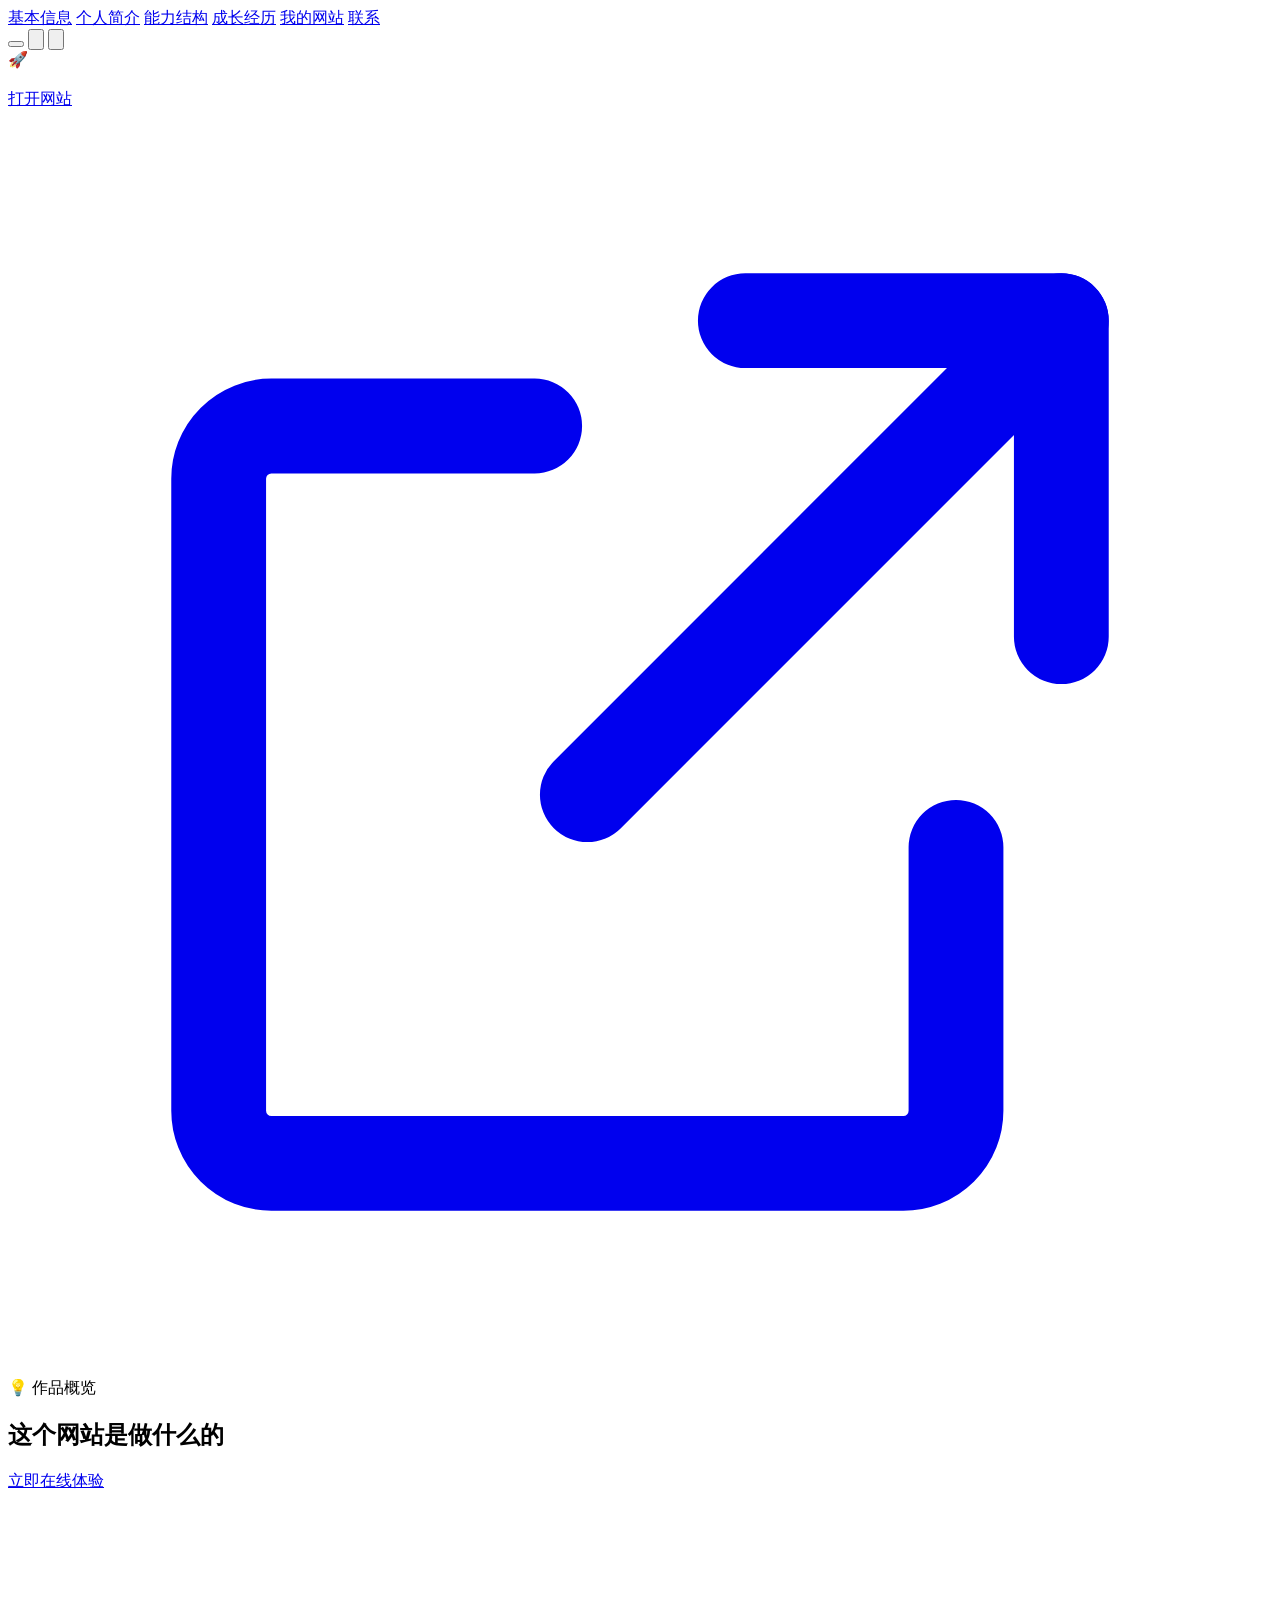
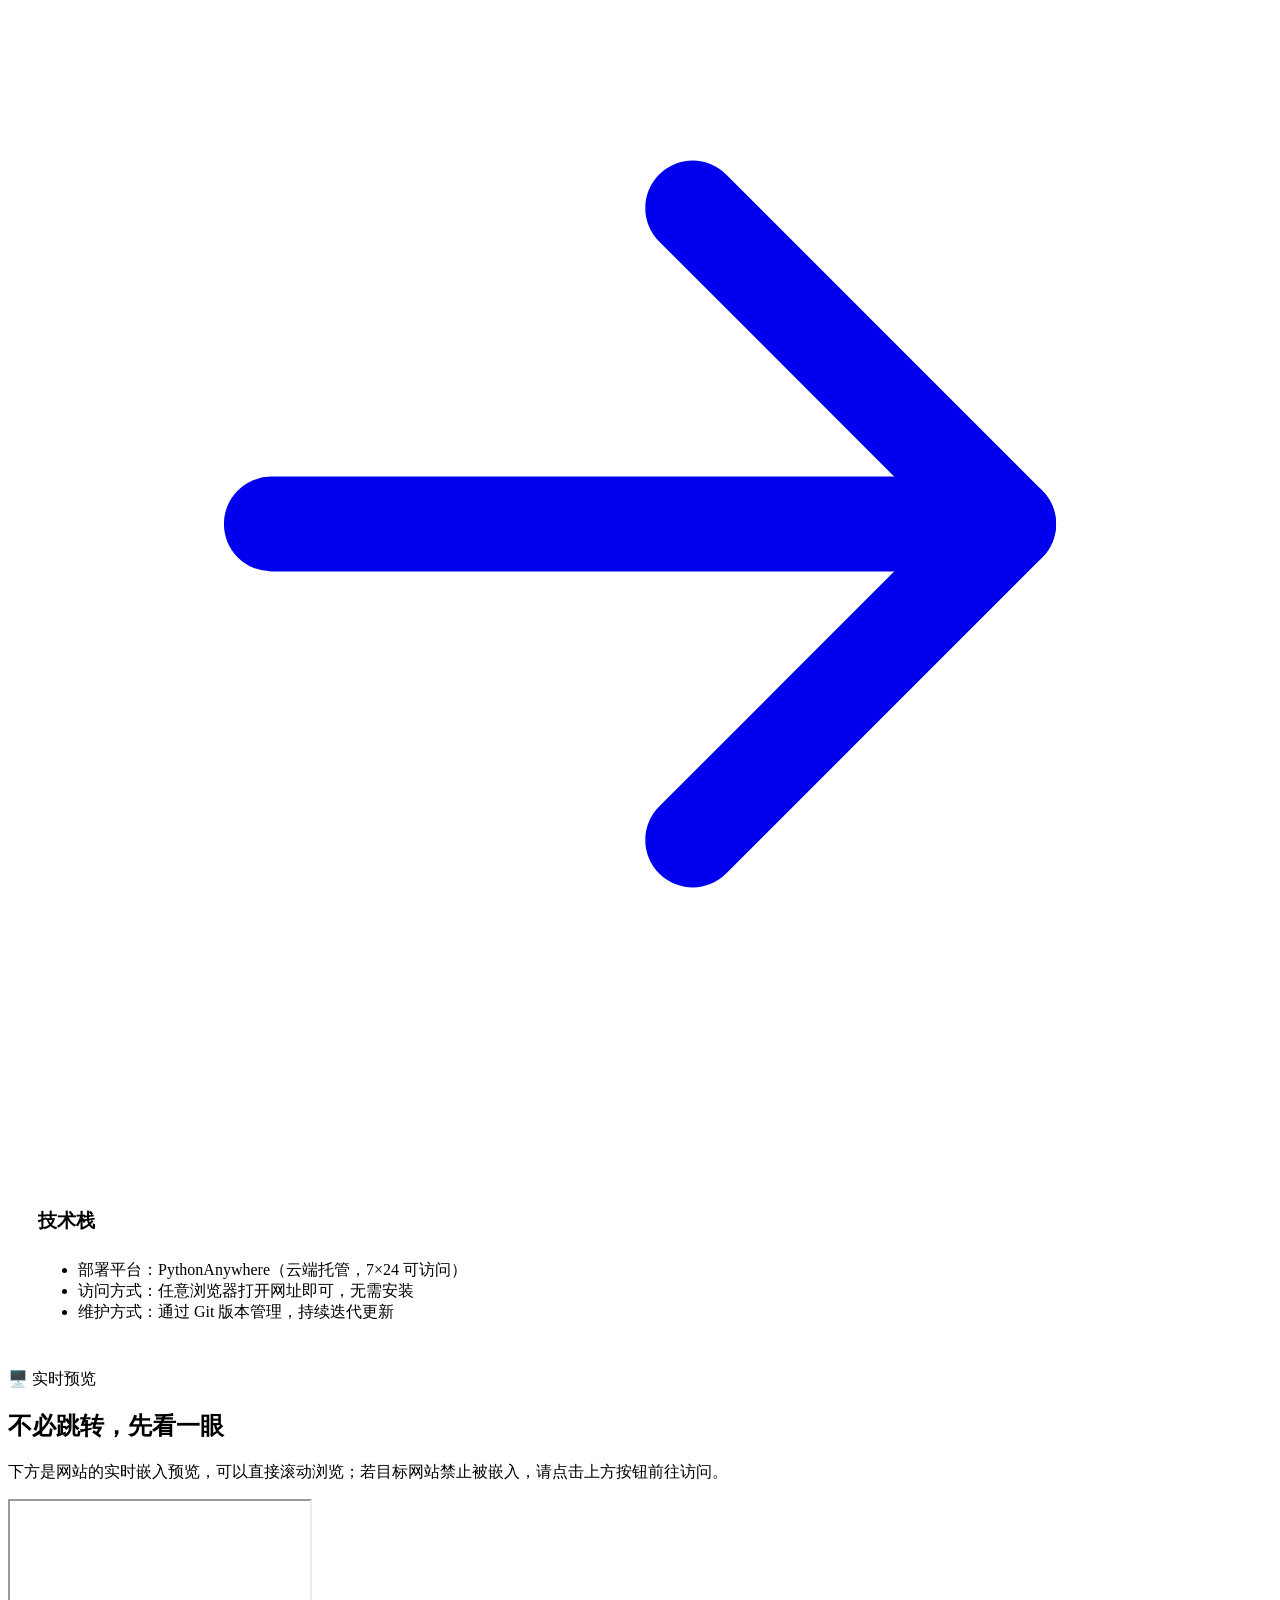
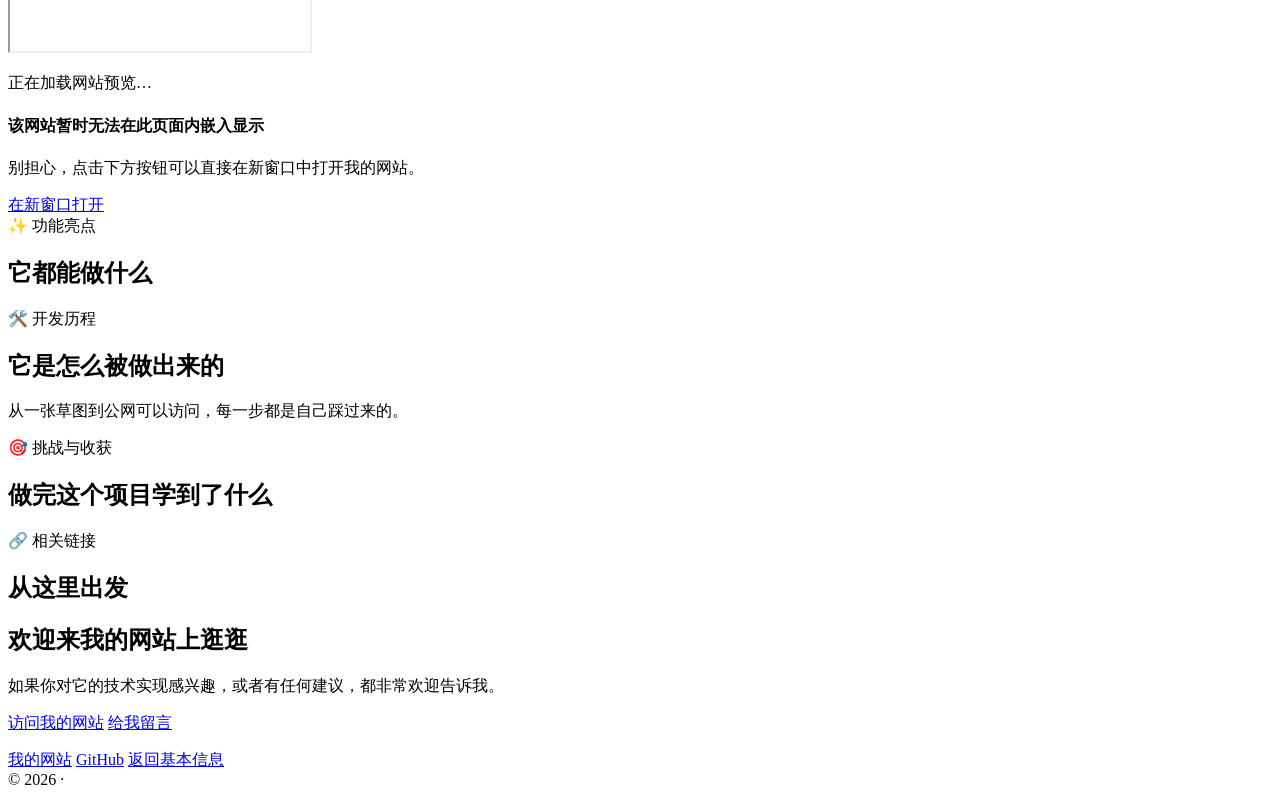
==== website.html @ 6b990254 "deploy website.html" ====
<!DOCTYPE html>
<html lang="zh-CN">
<head>
  <meta charset="UTF-8">
  <meta name="viewport" content="width=device-width, initial-scale=1">
  <title>我的网站 · 个人作品</title>
  <meta name="description" content="个人网站作品介绍：功能、技术栈、开发过程与在线访问">
  <link rel="stylesheet" href="style.css">
</head>
<body data-page="website">
  <div class="bg-decor" aria-hidden="true">
    <span class="blob blob-1"></span>
    <span class="blob blob-2"></span>
    <span class="blob blob-3"></span>
  </div>

  <!-- ============ 顶部导航 ============ -->
  <header class="header">
    <div class="container">
      <a class="brand" href="index.html">
        <span class="brand-mark" data-key="profile.initials"></span>
        <span>
          <span data-key="profile.name"></span>
          <small data-key="profile.title"></small>
        </span>
      </a>

      <nav class="nav-menu" id="navMenu">
        <a data-nav="home" href="index.html#profile">基本信息</a>
        <a href="index.html#intro">个人简介</a>
        <a href="index.html#skills">能力结构</a>
        <a href="index.html#record">成长经历</a>
        <a data-nav="website" href="website.html">我的网站</a>
        <a href="index.html#contact">联系</a>
      </nav>

      <div class="header-actions">
        <button class="icon-btn" id="themeToggle" type="button" title="切换深色 / 浅色"></button>
        <button class="icon-btn" id="editToggle" type="button" title="开启 / 关闭编辑模式">
          <svg class="icon" viewBox="0 0 24 24" fill="none" stroke="currentColor" stroke-width="1.7" stroke-linecap="round" stroke-linejoin="round"><path d="M4 20h4L20 8l-4-4L4 16z"/><path d="M14 6l4 4"/></svg>
        </button>
        <button class="icon-btn" id="navToggle" type="button" title="菜单">
          <svg class="icon" viewBox="0 0 24 24" fill="none" stroke="currentColor" stroke-width="1.8" stroke-linecap="round"><path d="M4 7h16M4 12h16M4 17h16"/></svg>
        </button>
      </div>
    </div>
  </header>

  <!-- ============ 作品横幅 ============ -->
  <section class="page-banner">
    <div class="container">
      <span class="banner-badge">🚀 <span data-key="myWebsite.badge"></span></span>
      <h1 data-key="myWebsite.name"></h1>
      <p class="banner-sub" data-key="myWebsite.slogan"></p>

      <div class="url-bar">
        <i class="status-dot"></i>
        <code data-key="myWebsite.url"></code>
        <a class="btn btn-light" data-key-href="myWebsite.url" href="#" target="_blank" rel="noopener">
          打开网站
          <svg class="icon" viewBox="0 0 24 24" fill="none" stroke="currentColor" stroke-width="1.8" stroke-linecap="round" stroke-linejoin="round"><path d="M14 4h6v6"/><path d="M20 4l-9 9"/><path d="M18 14v5a1 1 0 0 1-1 1H5a1 1 0 0 1-1-1V7a1 1 0 0 1 1-1h5"/></svg>
        </a>
      </div>
    </div>
  </section>

  <!-- ============ 作品概览 ============ -->
  <section class="section">
    <div class="container split">
      <div class="reveal">
        <span class="eyebrow">💡 作品概览</span>
        <h2 class="section-title">这个网站是做什么的</h2>
        <div class="prose" data-key="myWebsite.summary"></div>
        <a class="btn btn-primary" data-key-href="myWebsite.url" href="#" target="_blank" rel="noopener" style="margin-top:24px">
          立即在线体验
          <svg class="icon" viewBox="0 0 24 24" fill="none" stroke="currentColor" stroke-width="1.8" stroke-linecap="round" stroke-linejoin="round"><path d="M5 12h14"/><path d="M13 6l6 6-6 6"/></svg>
        </a>
      </div>

      <div class="card reveal" style="padding:30px">
        <h3 style="margin-bottom:18px">技术栈</h3>
        <div class="chip-wrap" data-list="myWebsite.techStack" data-item="chip"></div>
        <ul class="dot-list" style="margin-top:26px">
          <li>部署平台：PythonAnywhere（云端托管，7×24 可访问）</li>
          <li>访问方式：任意浏览器打开网址即可，无需安装</li>
          <li>维护方式：通过 Git 版本管理，持续迭代更新</li>
        </ul>
      </div>
    </div>
  </section>

  <!-- ============ 实时预览 ============ -->
  <section class="section section-soft">
    <div class="container">
      <div class="section-head reveal">
        <span class="eyebrow">🖥️ 实时预览</span>
        <h2 class="section-title">不必跳转，先看一眼</h2>
        <p class="section-desc">下方是网站的实时嵌入预览，可以直接滚动浏览；若目标网站禁止被嵌入，请点击上方按钮前往访问。</p>
      </div>

      <div class="preview-box reveal" id="previewBox">
        <div class="browser-bar">
          <div class="browser-dots"><i></i><i></i><i></i></div>
          <div class="browser-url" data-key="myWebsite.urlText"></div>
        </div>
        <div class="frame-wrap">
          <iframe id="siteFrame" title="我的网站预览" loading="lazy"
                  sandbox="allow-scripts allow-same-origin allow-popups allow-forms" referrerpolicy="no-referrer"></iframe>
          <div class="frame-mask">
            <div class="spinner"></div>
            <p>正在加载网站预览…</p>
          </div>
        </div>
        <div class="preview-fallback">
          <h4>该网站暂时无法在此页面内嵌入显示</h4>
          <p class="muted">别担心，点击下方按钮可以直接在新窗口中打开我的网站。</p>
          <a class="btn btn-primary" data-key-href="myWebsite.url" href="#" target="_blank" rel="noopener" style="margin-top:16px">在新窗口打开</a>
        </div>
      </div>
    </div>
  </section>

  <!-- ============ 功能亮点 ============ -->
  <section class="section">
    <div class="container">
      <div class="section-head reveal">
        <span class="eyebrow">✨ 功能亮点</span>
        <h2 class="section-title">它都能做什么</h2>
      </div>
      <div class="feature-grid reveal" data-list="myWebsite.features" data-item="feature"></div>
    </div>
  </section>

  <!-- ============ 开发历程 ============ -->
  <section class="section section-soft">
    <div class="container">
      <div class="section-head reveal">
        <span class="eyebrow">🛠️ 开发历程</span>
        <h2 class="section-title">它是怎么被做出来的</h2>
        <p class="section-desc">从一张草图到公网可以访问，每一步都是自己踩过来的。</p>
      </div>
      <div class="timeline reveal" data-list="myWebsite.milestones" data-item="milestone"></div>
    </div>
  </section>

  <!-- ============ 挑战与收获 ============ -->
  <section class="section">
    <div class="container">
      <div class="section-head reveal">
        <span class="eyebrow">🎯 挑战与收获</span>
        <h2 class="section-title">做完这个项目学到了什么</h2>
      </div>
      <div style="display:grid;gap:18px" class="reveal" data-list="myWebsite.challenges" data-item="qa"></div>
    </div>
  </section>

  <!-- ============ 相关链接 ============ -->
  <section class="section">
    <div class="container">
      <div class="section-head reveal">
        <span class="eyebrow">🔗 相关链接</span>
        <h2 class="section-title">从这里出发</h2>
      </div>
      <div class="link-grid reveal" data-list="myWebsite.links" data-item="link"></div>
    </div>
  </section>

  <!-- ============ CTA ============ -->
  <section class="section section-soft">
    <div class="container">
      <div class="cta-panel reveal">
        <h2>欢迎来我的网站上逛逛</h2>
        <p>如果你对它的技术实现感兴趣，或者有任何建议，都非常欢迎告诉我。</p>
        <div class="hero-actions">
          <a class="btn btn-light" data-key-href="myWebsite.url" href="#" target="_blank" rel="noopener">访问我的网站</a>
          <a class="btn btn-light" href="index.html#contact">给我留言</a>
        </div>
      </div>
    </div>
  </section>

  <!-- ============ 页脚 ============ -->
  <footer class="footer">
    <div class="container">
      <div class="footer-grid">
        <p data-key="footer.text"></p>
        <div class="footer-socials">
          <a class="tag" data-key-href="myWebsite.url" data-hide-empty href="#" target="_blank" rel="noopener">我的网站</a>
          <a class="tag" data-key-href="contact.github" data-hide-empty href="#" target="_blank" rel="noopener">GitHub</a>
          <a class="tag" href="index.html#profile">返回基本信息</a>
        </div>
      </div>
      <div class="footer-copy">
        © <span id="year"></span> <span data-key="profile.name"></span> · <span data-key="footer.copyright"></span>
      </div>
    </div>
  </footer>

  <script src="content.js"></script>
  <script src="app.js"></script>
  <script>document.getElementById('year').textContent = new Date().getFullYear();</script>
</body>
</html>
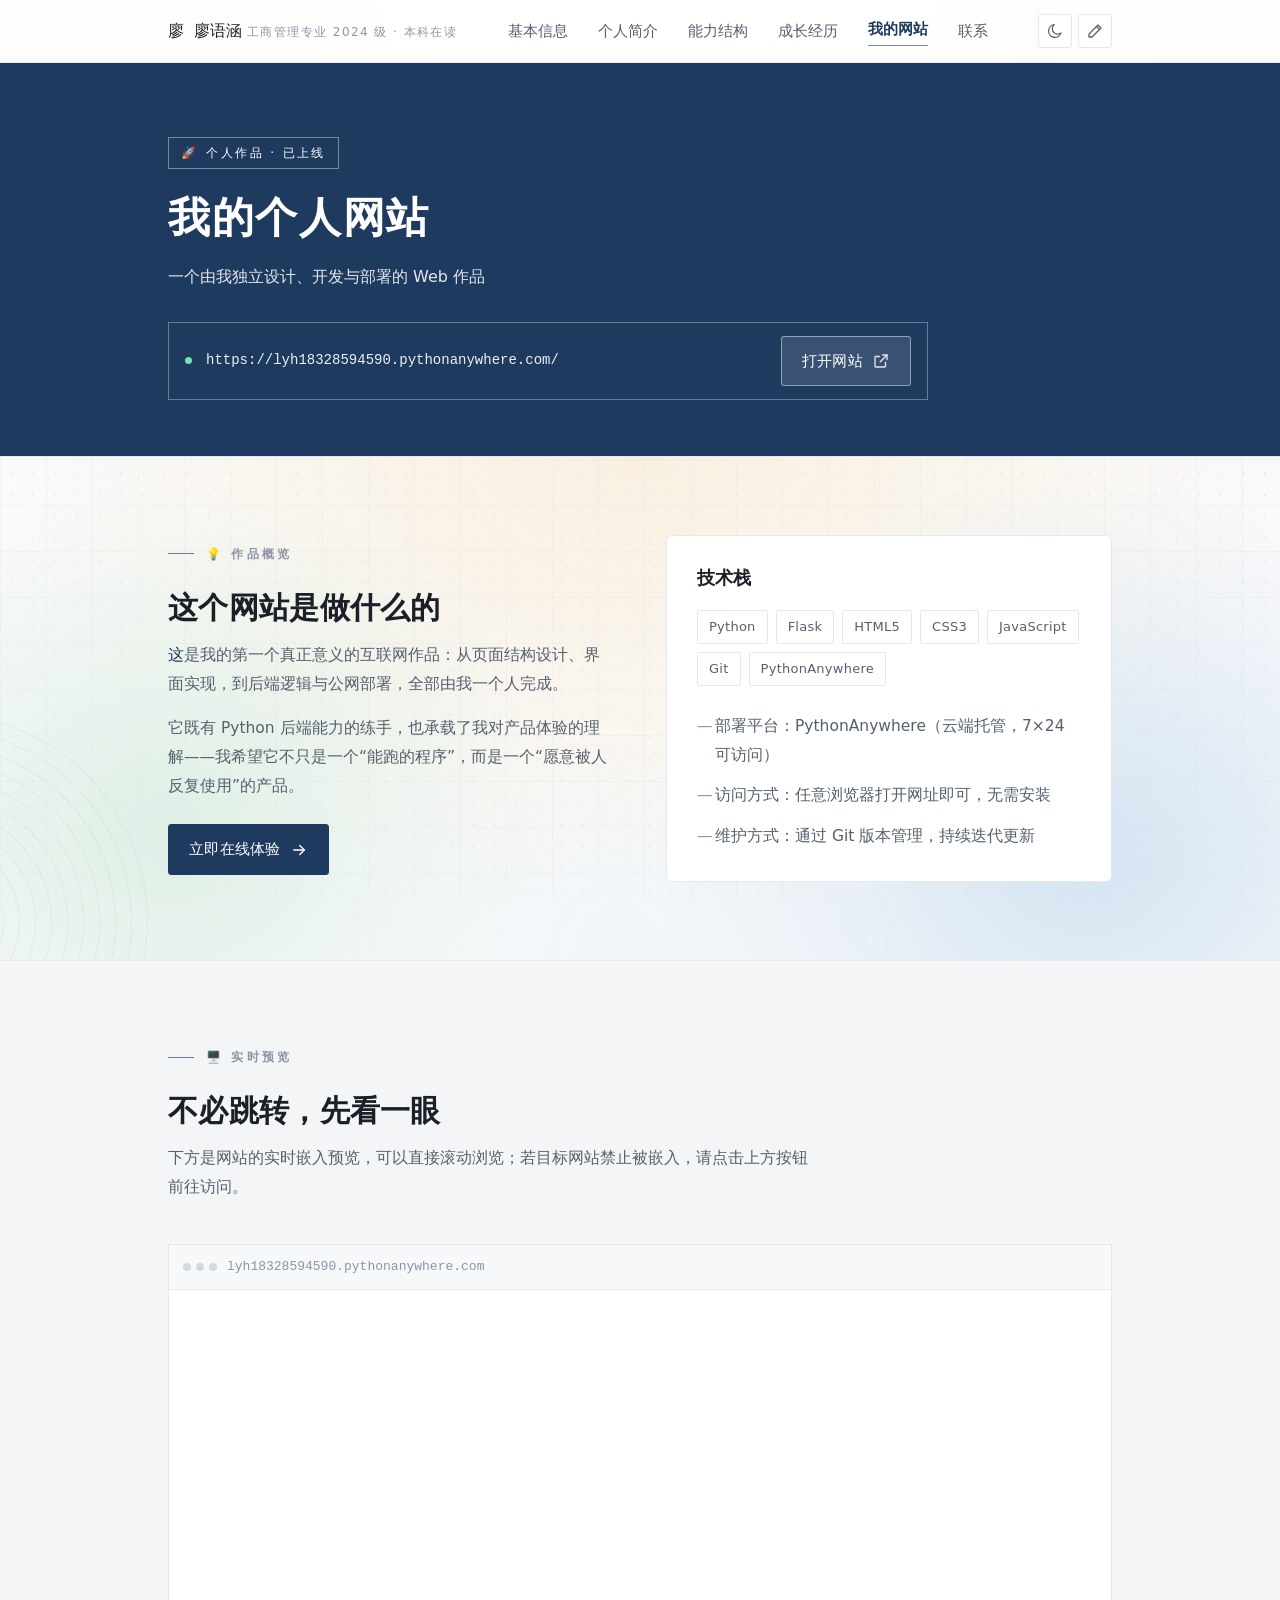
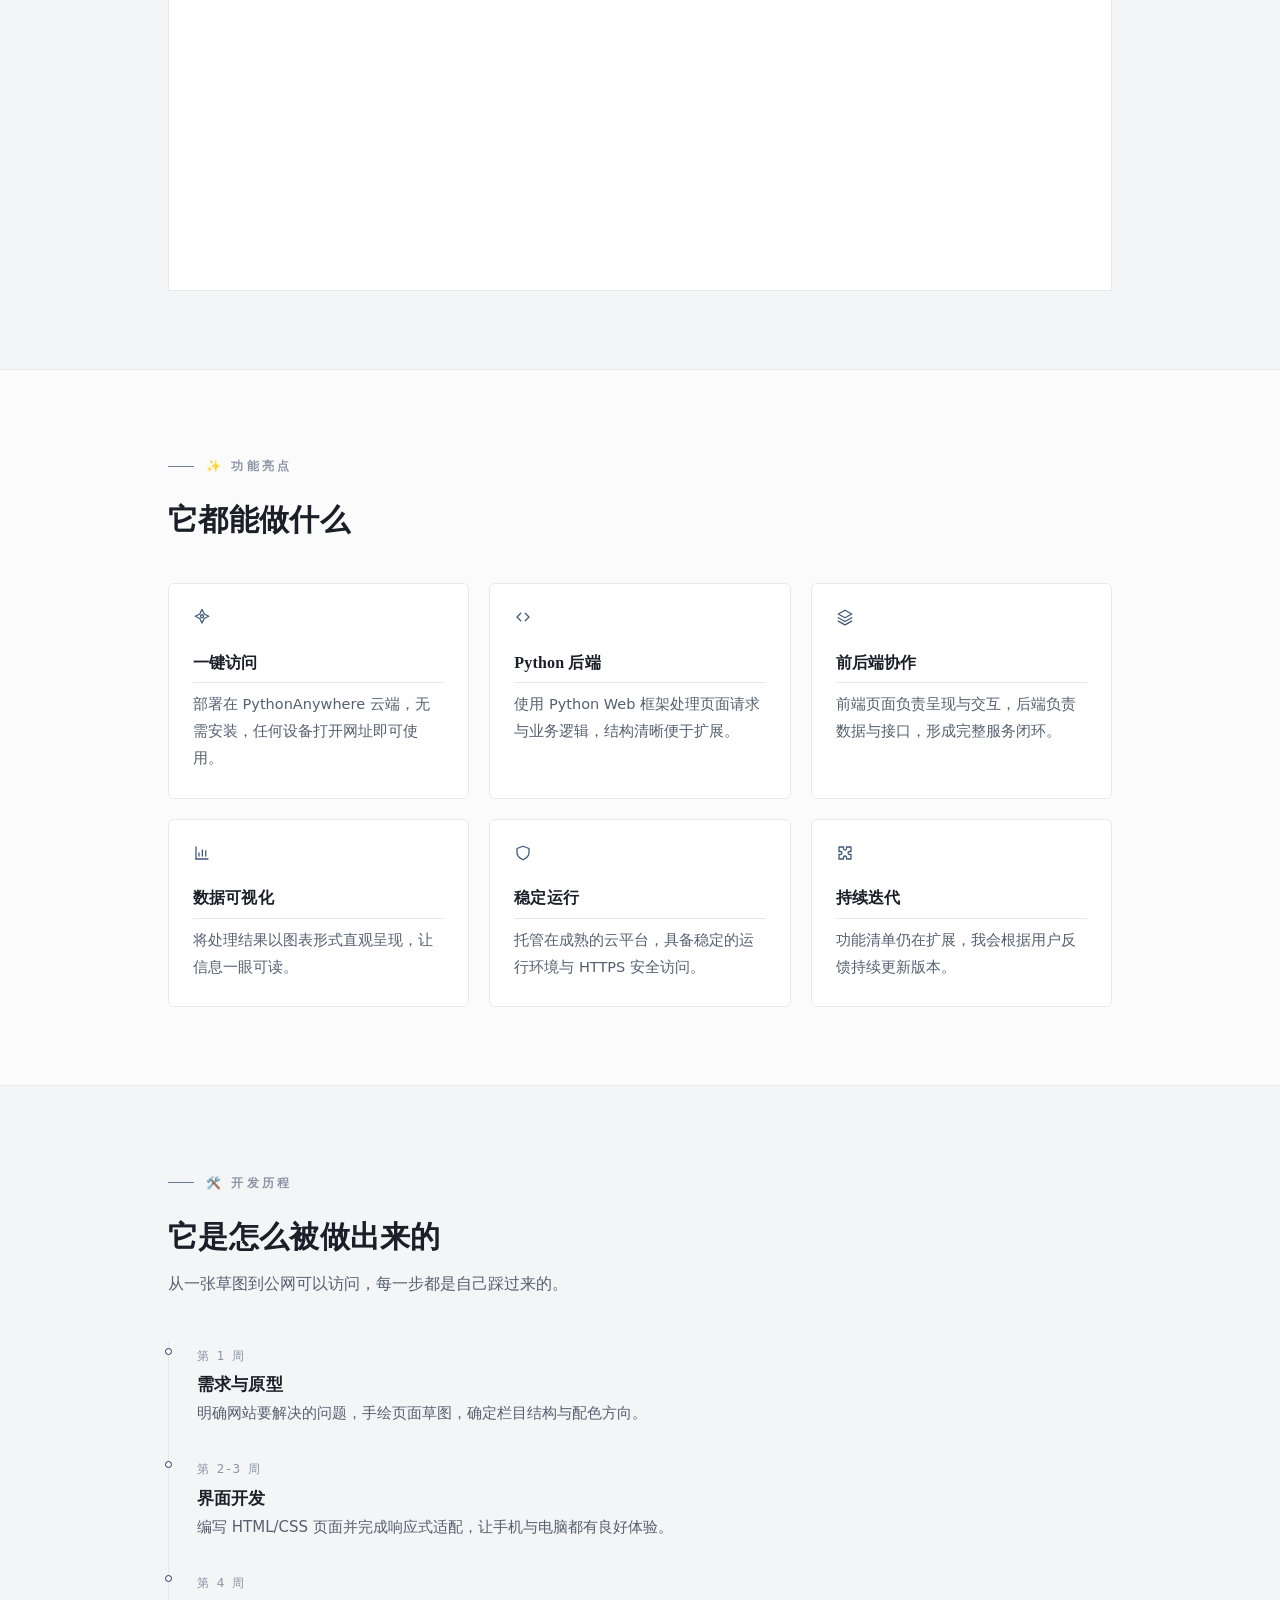
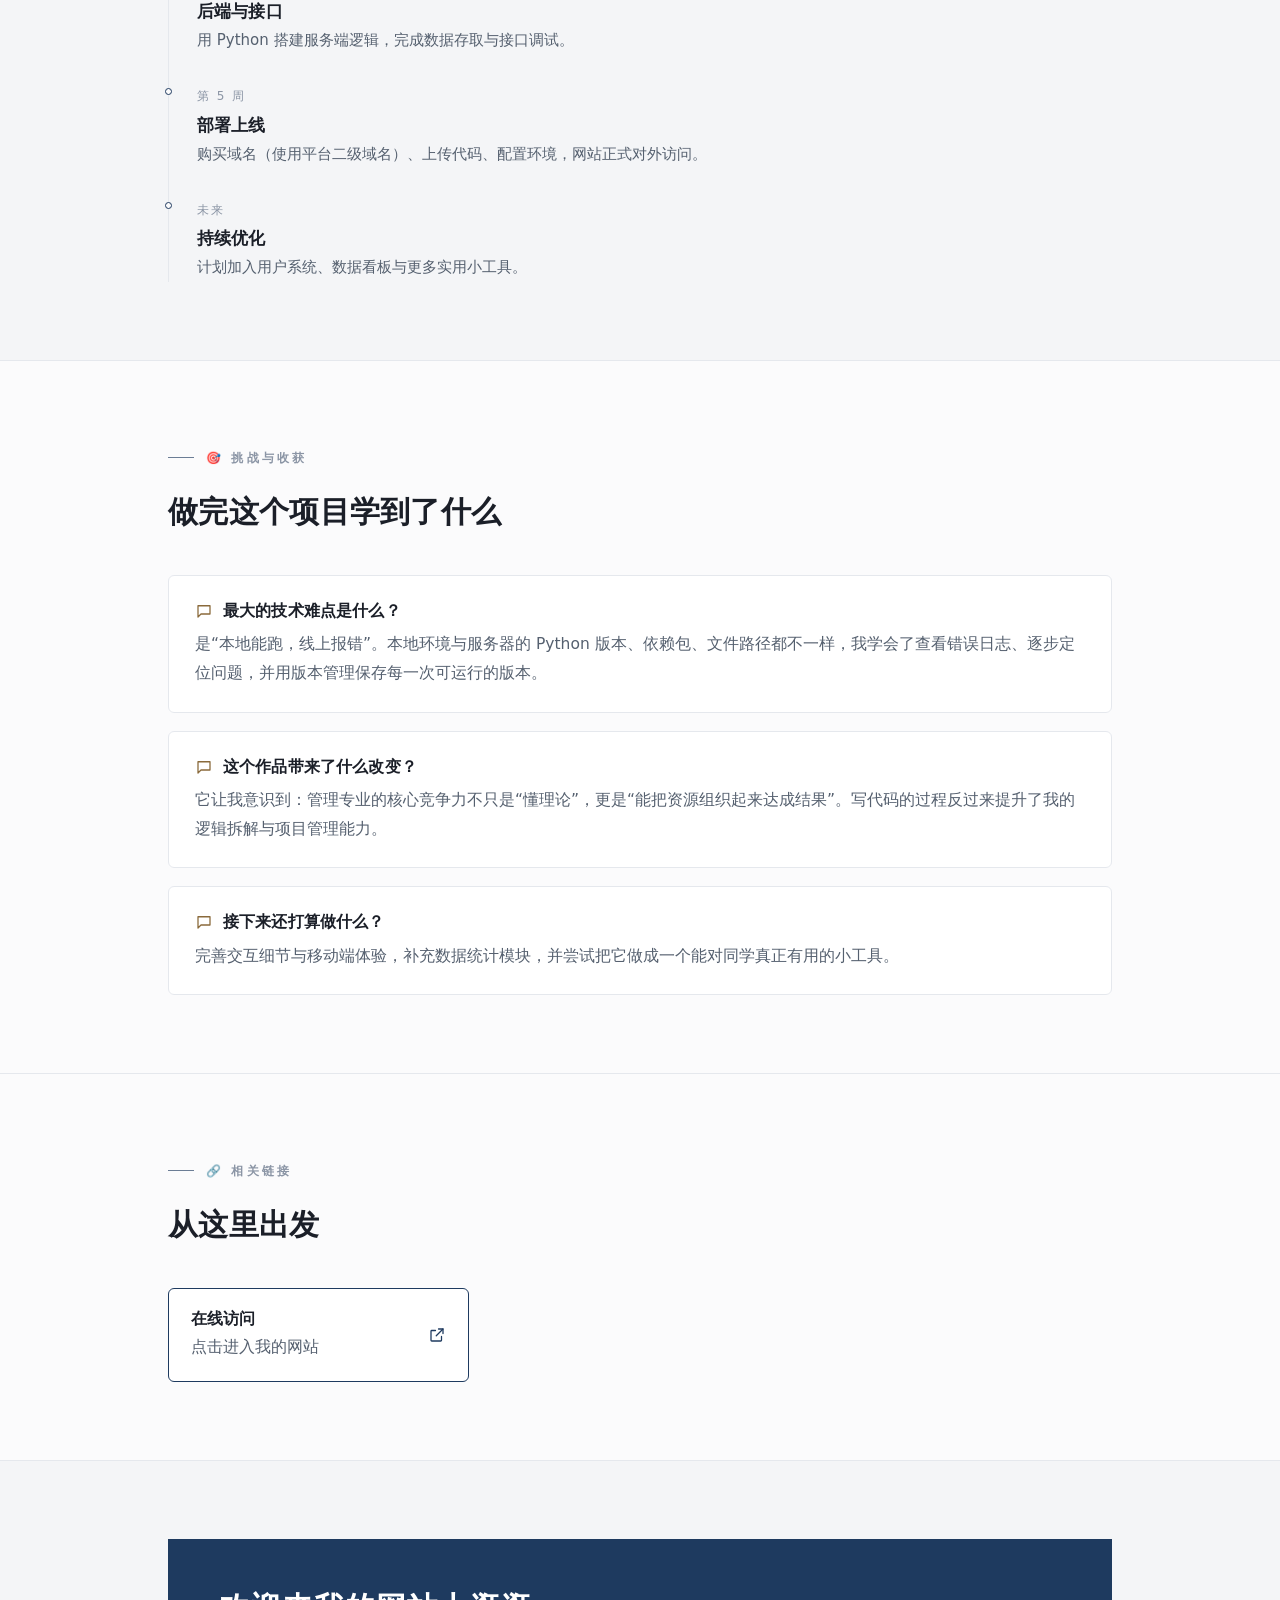
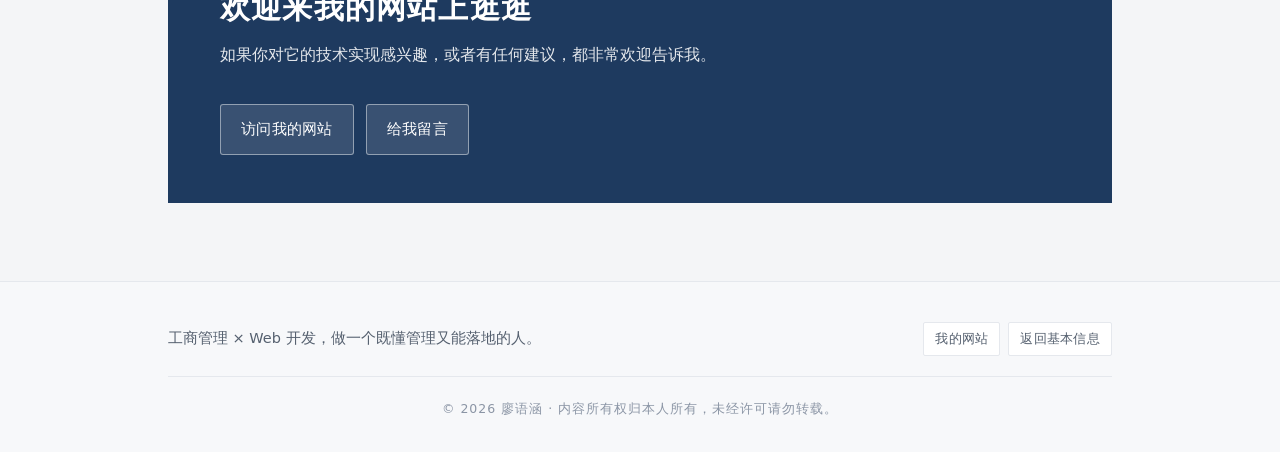
==== commit f96efc62: "deploy website.html" ====
--- a/website.html
+++ b/website.html
@@ -61,6 +61,8 @@
           <svg class="icon" viewBox="0 0 24 24" fill="none" stroke="currentColor" stroke-width="1.8" stroke-linecap="round" stroke-linejoin="round"><path d="M14 4h6v6"/><path d="M20 4l-9 9"/><path d="M18 14v5a1 1 0 0 1-1 1H5a1 1 0 0 1-1-1V7a1 1 0 0 1 1-1h5"/></svg>
         </a>
       </div>
+
+      <div data-list="myWebsite.moreUrls" data-item="secondaryUrl"></div>
     </div>
   </section>
 
--- a/style.css
+++ b/style.css
@@ -0,0 +1,505 @@
+/* =========================================================================
+ *  style.css —— 全站样式（正式 / 简约风格）
+ * ========================================================================= */
+
+/* ---------------- 设计变量 ---------------- */
+:root {
+  --brand: #1e3a5f;          /* 主色：沉稳藏青 */
+  --brand-soft: #35557d;
+  --accent: #8a6a3b;         /* 辅助色：暗金 */
+  --line: #1e3a5f1a;
+
+  --bg: #fbfbfc;
+  --bg-soft: #f4f5f7;
+  --surface: #ffffff;
+  --surface-2: #f7f8fa;
+  --text: #1b1f28;
+  --text-soft: #55606f;
+  --text-dim: #8b95a5;
+  --border: #e5e8ed;
+  --border-strong: #d3d9e2;
+
+  --shadow: 0 1px 2px rgba(27, 31, 40, 0.04), 0 6px 20px -14px rgba(27, 31, 40, 0.35);
+  --radius: 6px;
+  --radius-lg: 10px;
+  --maxw: 1000px;
+
+  --font-serif: "Georgia", "Times New Roman", "Songti SC", "STSong", "SimSun", serif;
+  --font-sans: "PingFang SC", "Microsoft YaHei", "Helvetica Neue", system-ui, -apple-system, "Segoe UI", sans-serif;
+}
+
+[data-theme="dark"] {
+  --bg: #10131a;
+  --bg-soft: #151a23;
+  --surface: #161b24;
+  --surface-2: #1b212c;
+  --text: #e8ebf1;
+  --text-soft: #a8b2c1;
+  --text-dim: #77839a;
+  --border: #272e3c;
+  --border-strong: #333c4d;
+  --line: #ffffff26;
+  --shadow: 0 1px 2px rgba(0, 0, 0, 0.3), 0 10px 26px -18px rgba(0, 0, 0, 0.8);
+}
+
+/* ---------------- 基础 ---------------- */
+* { box-sizing: border-box; }
+
+html { scroll-behavior: smooth; }
+
+body {
+  margin: 0;
+  font-family: var(--font-sans);
+  color: var(--text);
+  background: var(--bg);
+  font-size: 15.5px;
+  line-height: 1.85;
+  -webkit-font-smoothing: antialiased;
+}
+
+a { color: inherit; text-decoration: none; }
+ul, ol { margin: 0; padding: 0; list-style: none; }
+p { margin: 0; }
+img { max-width: 100%; display: block; }
+
+h1, h2, h3, h4 {
+  margin: 0;
+  font-family: var(--font-serif);
+  font-weight: 600;
+  line-height: 1.4;
+  letter-spacing: 0.01em;
+}
+
+.container { width: 100%; max-width: var(--maxw); margin: 0 auto; padding: 0 28px; }
+.muted { color: var(--text-soft); }
+.is-empty { display: none !important; }
+.icon { width: 18px; height: 18px; flex: none; }
+
+/* ---------------- 排版组件 ---------------- */
+.eyebrow {
+  display: inline-flex;
+  align-items: center;
+  gap: 12px;
+  margin-bottom: 22px;
+  font-size: 12px;
+  font-weight: 600;
+  letter-spacing: 0.26em;
+  text-transform: uppercase;
+  color: var(--text-dim);
+}
+.eyebrow::before { content: ""; width: 26px; height: 1px; background: var(--brand); opacity: 0.65; }
+.eyebrow b { color: var(--brand); font-weight: 600; }
+
+.section { padding: 78px 0; border-top: 1px solid var(--border); }
+.section:first-of-type { border-top: 0; }
+.section-soft { background: var(--bg-soft); }
+.section-head { max-width: 640px; margin-bottom: 42px; }
+.section-title { font-size: clamp(22px, 2.8vw, 30px); margin-bottom: 12px; }
+.section-desc { color: var(--text-soft); font-size: 15.5px; }
+
+.rule { height: 1px; background: var(--border); border: 0; margin: 0; }
+
+/* ---------------- 按钮 ---------------- */
+.btn {
+  display: inline-flex;
+  align-items: center;
+  gap: 9px;
+  padding: 11px 20px;
+  border-radius: 3px;
+  border: 1px solid transparent;
+  font-size: 14.5px;
+  font-weight: 500;
+  letter-spacing: 0.02em;
+  cursor: pointer;
+  transition: background 0.2s, color 0.2s, border-color 0.2s;
+}
+.btn-primary { background: var(--brand); color: #fff; border-color: var(--brand); }
+.btn-primary:hover { background: var(--brand-soft); border-color: var(--brand-soft); }
+.btn-ghost { background: transparent; border-color: var(--border-strong); color: var(--text); }
+.btn-ghost:hover { border-color: var(--brand); color: var(--brand); }
+.btn-light { background: rgba(255, 255, 255, 0.12); border-color: rgba(255, 255, 255, 0.45); color: #fff; }
+.btn-light:hover { background: rgba(255, 255, 255, 0.22); }
+
+/* ---------------- 顶部导航 ---------------- */
+.header {
+  position: sticky;
+  top: 0;
+  z-index: 50;
+  background: color-mix(in srgb, var(--surface) 92%, transparent);
+  backdrop-filter: blur(10px);
+  border-bottom: 1px solid var(--border);
+}
+.header .container { display: flex; align-items: center; justify-content: space-between; height: 62px; gap: 20px; }
+.brand { display: flex; align-items: baseline; gap: 10px; }
+.brand strong { font-family: var(--font-serif); font-size: 18px; font-weight: 600; letter-spacing: 0.06em; }
+.brand small { font-size: 12px; color: var(--text-dim); letter-spacing: 0.12em; text-transform: uppercase; }
+
+.nav-menu { display: flex; align-items: center; gap: 4px; }
+.nav-menu a {
+  padding: 7px 13px;
+  font-size: 14.5px;
+  color: var(--text-soft);
+  border-radius: 3px;
+  transition: color 0.2s, background 0.2s;
+}
+.nav-menu a:hover { color: var(--brand); }
+.nav-menu a.active { color: var(--brand); font-weight: 600; }
+.nav-menu a.active::after {
+  content: ""; display: block; height: 1px; margin-top: 3px; background: var(--brand); opacity: 0.6;
+}
+
+.header-actions { display: flex; align-items: center; gap: 6px; }
+.icon-btn {
+  width: 34px; height: 34px; border-radius: 3px; border: 1px solid var(--border);
+  background: var(--surface); color: var(--text-soft); display: grid; place-items: center; cursor: pointer;
+  transition: color 0.2s, border-color 0.2s;
+}
+.icon-btn:hover { color: var(--brand); border-color: var(--border-strong); }
+.icon-btn.on { color: var(--accent); border-color: var(--accent); }
+#navToggle { display: none; }
+
+/* ---------------- Hero：姓名与基本信息 ---------------- */
+.hero { padding: 92px 0 76px; }
+.hero-grid { display: grid; grid-template-columns: 1fr; gap: 64px; align-items: start; }
+.hero .eyebrow { margin-bottom: 26px; }
+.hero-name {
+  font-size: clamp(38px, 6vw, 62px);
+  letter-spacing: 0.04em;
+  margin-bottom: 10px;
+}
+.hero-en { font-size: 12.5px; letter-spacing: 0.34em; text-transform: uppercase; color: var(--text-dim); margin-bottom: 26px; }
+.hero-title { font-size: 17px; color: var(--brand); margin-bottom: 22px; letter-spacing: 0.02em; }
+.hero-divider { width: 52px; height: 2px; background: var(--brand); margin-bottom: 24px; opacity: 0.8; }
+.hero-tagline { color: var(--text-soft); font-size: 16px; max-width: 560px; margin-bottom: 34px; }
+.hero-actions { display: flex; flex-wrap: wrap; gap: 12px; margin-top: 34px; }
+
+.portrait-frame { border: 1px solid var(--border-strong); padding: 8px; background: var(--surface); }
+.portrait {
+  aspect-ratio: 3 / 4; display: grid; place-items: center;
+  background: var(--surface-2); color: var(--brand);
+  font-family: var(--font-serif); font-size: 44px; letter-spacing: 0.05em; overflow: hidden;
+}
+.portrait img { width: 100%; height: 100%; object-fit: cover; }
+.portrait-caption { margin-top: 10px; font-size: 12px; letter-spacing: 0.14em; text-transform: uppercase; color: var(--text-dim); text-align: center; }
+
+/* ---------------- 信息表 ---------------- */
+.info-table { border-top: 1px solid var(--border); }
+.info-row {
+  display: grid; grid-template-columns: 116px 1fr; gap: 20px;
+  padding: 13px 0; border-bottom: 1px solid var(--border); align-items: baseline;
+}
+.info-row dt { font-size: 13px; letter-spacing: 0.14em; color: var(--text-dim); text-transform: uppercase; }
+.info-row dd { margin: 0; font-size: 15.5px; }
+.info-row dd a { color: var(--brand); border-bottom: 1px solid var(--line); }
+.info-row dd a:hover { border-color: var(--brand); }
+
+/* ---------------- 通用卡片 ---------------- */
+.card {
+  background: var(--surface);
+  border: 1px solid var(--border);
+  border-radius: var(--radius);
+  transition: border-color 0.2s, box-shadow 0.2s;
+}
+.card:hover { border-color: var(--border-strong); }
+
+.split { display: grid; grid-template-columns: 1fr 1fr; gap: 52px; align-items: start; }
+.prose p { margin-bottom: 16px; color: var(--text-soft); }
+.prose p:first-child::first-letter { color: var(--brand); }
+.prose p:last-child { margin-bottom: 0; }
+
+/* ---------------- 标签 ---------------- */
+.tag {
+  display: inline-flex; align-items: center; gap: 6px;
+  padding: 4px 11px; border: 1px solid var(--border); border-radius: 2px;
+  font-size: 13px; color: var(--text-soft); background: var(--surface);
+  letter-spacing: 0.02em;
+}
+.tag-accent { color: var(--brand); border-color: var(--line); background: var(--surface-2); }
+.chip-wrap { display: flex; flex-wrap: wrap; gap: 8px; }
+.dot-list li { position: relative; padding-left: 18px; margin-bottom: 12px; color: var(--text-soft); }
+.dot-list li::before { content: "—"; position: absolute; left: 0; color: var(--text-dim); }
+.dot-list li:last-child { margin-bottom: 0; }
+
+/* ---------------- 技能 ---------------- */
+.skill-grid { display: grid; grid-template-columns: repeat(3, 1fr); gap: 20px; }
+.skill-group { padding: 24px 24px 26px; }
+.group-title { font-size: 16.5px; padding-bottom: 14px; margin-bottom: 18px; border-bottom: 1px solid var(--border); }
+.skill { margin-bottom: 16px; }
+.skill:last-child { margin-bottom: 0; }
+.skill-top { display: flex; justify-content: space-between; font-size: 14.5px; margin-bottom: 6px; }
+.skill-top b { font-weight: 500; color: var(--text-dim); font-size: 13px; }
+.skill-bar { height: 3px; background: var(--border); overflow: hidden; }
+.skill-bar i { display: block; height: 100%; background: var(--brand); animation: grow 1s ease forwards; }
+@keyframes grow { from { width: 0 !important; } }
+
+/* ---------------- 教育 / 奖项 ---------------- */
+.edu-card { padding: 26px 28px; }
+.edu-head { display: flex; align-items: flex-start; justify-content: space-between; gap: 16px; padding-bottom: 16px; border-bottom: 1px solid var(--border); }
+.edu-head h3 { font-size: 19px; margin-bottom: 2px; }
+.edu-meta { display: flex; align-items: center; gap: 14px; flex-wrap: wrap; margin: 16px 0 18px; font-size: 13.5px; color: var(--text-soft); }
+.edu-meta em { font-style: normal; }
+
+.award-grid { display: grid; grid-template-columns: repeat(2, 1fr); gap: 16px; }
+.award-card { display: flex; gap: 14px; padding: 18px 20px; }
+.award-card .icon { color: var(--accent); margin-top: 5px; }
+.award-card h4 { font-size: 15.5px; margin-bottom: 2px; font-family: var(--font-sans); font-weight: 600; }
+.award-card p { font-size: 13.5px; }
+
+/* ---------------- 时间线 ---------------- */
+.timeline { border-left: 1px solid var(--border); padding-left: 28px; }
+.tl-item { position: relative; margin-bottom: 26px; }
+.tl-item:last-child { margin-bottom: 0; }
+.tl-dot { position: absolute; left: -32px; top: 7px; width: 7px; height: 7px; border-radius: 50%; background: var(--bg); border: 1px solid var(--brand); }
+.tl-date { font-size: 12px; letter-spacing: 0.16em; text-transform: uppercase; color: var(--text-dim); }
+.tl-body { margin-top: 4px; }
+.tl-body h4 { font-size: 16.5px; margin-bottom: 4px; }
+.tl-body p { color: var(--text-soft); font-size: 15px; }
+
+/* ---------------- 页面横幅 ---------------- */
+.page-banner { padding: 74px 0 56px; background: var(--brand); color: #fff; }
+.banner-badge {
+  display: inline-flex; align-items: center; gap: 8px; padding: 4px 12px; margin-bottom: 20px;
+  border: 1px solid rgba(255, 255, 255, 0.4); font-size: 12px; letter-spacing: 0.2em; text-transform: uppercase;
+}
+.page-banner h1 { font-size: clamp(28px, 4.4vw, 42px); letter-spacing: 0.04em; margin-bottom: 14px; }
+.banner-sub { font-size: 16px; opacity: 0.88; max-width: 660px; }
+.page-banner .icon { color: #fff; opacity: 0.85; }
+
+/* ---------------- 网址条 ---------------- */
+.url-bar {
+  display: flex; align-items: center; gap: 14px; flex-wrap: wrap;
+  margin-top: 30px; padding: 13px 16px; max-width: 760px;
+  border: 1px solid rgba(255, 255, 255, 0.32);
+}
+.url-bar code { flex: 1; min-width: 220px; font-size: 14px; opacity: 0.92; word-break: break-all; font-family: ui-monospace, Menlo, Consolas, monospace; }
+.status-dot { width: 7px; height: 7px; border-radius: 50%; background: #6ee7a8; flex: none; }
+
+/* ---------------- 实时预览 ---------------- */
+.preview-box { border: 1px solid var(--border); background: var(--surface); }
+.browser-bar { display: flex; align-items: center; gap: 10px; padding: 10px 14px; background: var(--surface-2); border-bottom: 1px solid var(--border); }
+.browser-dots { display: flex; gap: 5px; }
+.browser-dots i { width: 8px; height: 8px; border-radius: 50%; background: var(--border-strong); }
+.browser-url { flex: 1; font-size: 13px; color: var(--text-dim); white-space: nowrap; overflow: hidden; text-overflow: ellipsis; font-family: ui-monospace, Menlo, Consolas, monospace; }
+.frame-wrap { position: relative; height: 600px; background: #fff; }
+.frame-wrap iframe { width: 100%; height: 100%; border: 0; display: block; }
+.frame-mask { position: absolute; inset: 0; display: grid; place-items: center; align-content: center; gap: 12px; background: var(--surface); }
+.preview-box.loaded .frame-mask { display: none; }
+.frame-mask .spinner { width: 26px; height: 26px; border: 1px solid var(--border); border-top-color: var(--brand); border-radius: 50%; animation: spin 0.9s linear infinite; }
+@keyframes spin { to { transform: rotate(360deg); } }
+.frame-mask p { font-size: 13.5px; color: var(--text-dim); letter-spacing: 0.06em; }
+.preview-box.blocked .frame-wrap { display: none; }
+.preview-fallback { display: none; padding: 46px 24px; text-align: center; }
+.preview-box.blocked .preview-fallback { display: block; }
+.preview-fallback .icon { color: var(--brand); }
+.preview-fallback h4 { font-size: 17px; margin: 14px 0 8px; }
+
+/* ---------------- 功能 / 链接 / 项目 ---------------- */
+.feature-grid { display: grid; grid-template-columns: repeat(3, 1fr); gap: 20px; }
+.feature-card { padding: 24px 24px 26px; }
+.feature-card .icon { color: var(--brand); margin-bottom: 16px; opacity: 0.85; }
+.feature-card h4 { font-size: 16px; margin-bottom: 8px; padding-bottom: 8px; border-bottom: 1px solid var(--border); }
+.feature-card p { font-size: 14.5px; }
+
+.qa-card { padding: 24px 26px; }
+.qa-q { display: flex; align-items: center; gap: 10px; font-size: 16px; margin-bottom: 8px; }
+.qa-q .icon { color: var(--accent); }
+.qa-a { color: var(--text-soft); }
+
+.shot-grid { display: grid; grid-template-columns: repeat(3, 1fr); gap: 20px; }
+.shot { margin: 0; border: 1px solid var(--border); background: var(--surface); }
+.shot img { width: 100%; height: 200px; object-fit: cover; }
+.shot-empty { height: 200px; display: grid; place-items: center; align-content: center; gap: 8px; color: var(--text-dim); background: var(--surface-2); font-size: 13.5px; }
+.shot figcaption { padding: 11px 14px; font-size: 13.5px; color: var(--text-soft); border-top: 1px solid var(--border); }
+
+.link-grid { display: grid; grid-template-columns: repeat(3, 1fr); gap: 20px; }
+.link-card { display: flex; align-items: center; justify-content: space-between; gap: 14px; padding: 20px 22px; }
+.link-card:hover { border-color: var(--brand); }
+.link-card h4 { font-size: 15.5px; margin-bottom: 2px; font-family: var(--font-sans); font-weight: 600; }
+.link-card.primary { border-color: var(--brand); }
+.link-card .icon { color: var(--brand); }
+
+.project-card { padding: 22px 24px; display: block; }
+.project-card:hover { border-color: var(--brand); }
+.project-card h4 { font-size: 16px; margin-bottom: 8px; }
+.project-link { display: inline-flex; align-items: center; gap: 6px; margin-top: 12px; font-size: 13.5px; color: var(--brand); letter-spacing: 0.04em; }
+
+/* ---------------- 联系 ---------------- */
+.contact-grid { display: grid; grid-template-columns: repeat(2, 1fr); gap: 16px; }
+.contact-card { display: flex; align-items: center; gap: 14px; padding: 18px 20px; }
+.contact-card:hover { border-color: var(--brand); }
+.contact-card .ci { width: 38px; height: 38px; flex: none; display: grid; place-items: center; border: 1px solid var(--border); color: var(--brand); }
+.contact-card span { display: block; font-size: 12px; letter-spacing: 0.14em; text-transform: uppercase; color: var(--text-dim); }
+.contact-card b { font-size: 15px; font-weight: 500; word-break: break-all; }
+
+.note-box { padding: 28px 30px; border: 1px solid var(--border); background: var(--surface); }
+.note-box li { display: flex; gap: 10px; margin-bottom: 12px; color: var(--text-soft); }
+.note-box li:last-child { margin-bottom: 0; }
+.note-box .icon { color: var(--accent); margin-top: 6px; }
+
+/* ---------------- CTA / 页脚 ---------------- */
+.cta-panel { padding: 48px 52px; background: var(--brand); color: #fff; }
+.cta-panel h2 { font-size: clamp(22px, 3vw, 30px); letter-spacing: 0.04em; margin-bottom: 12px; }
+.cta-panel p { opacity: 0.88; max-width: 600px; margin-bottom: 26px; }
+
+.footer { padding: 40px 0 32px; background: var(--surface-2); border-top: 1px solid var(--border); }
+.footer-grid { display: flex; align-items: center; justify-content: space-between; gap: 20px; flex-wrap: wrap; }
+.footer p { color: var(--text-soft); font-size: 14.5px; }
+.footer-socials { display: flex; gap: 8px; flex-wrap: wrap; }
+.footer-copy { width: 100%; padding-top: 20px; margin-top: 20px; border-top: 1px solid var(--border); text-align: center; font-size: 12.5px; letter-spacing: 0.08em; color: var(--text-dim); }
+
+/* ---------------- 动画 ---------------- */
+.reveal { opacity: 0; transform: translateY(14px); transition: opacity 0.6s ease, transform 0.6s ease; }
+.reveal.in { opacity: 1; transform: none; }
+
+/* ============ 高级感背景：点阵网格 + 哑光噪点 + 网格光晕 + 几何线环 ============ */
+/* 1) 点阵 + 细网格，营造纸感与结构感 */
+body::before {
+  content: ""; position: fixed; inset: 0; z-index: -2; pointer-events: none;
+  background-image:
+    radial-gradient(rgba(30, 58, 95, 0.06) 1px, transparent 1.4px),
+    repeating-linear-gradient(0deg, rgba(30, 58, 95, 0.035) 0 1px, transparent 1px 46px),
+    repeating-linear-gradient(90deg, rgba(30, 58, 95, 0.035) 0 1px, transparent 1px 46px);
+  background-size: 22px 22px, 46px 46px, 46px 46px;
+}
+
+/* 2) 哑光噪点，提升质感（高级感关键） */
+body::after {
+  content: ""; position: fixed; inset: 0; z-index: -2; pointer-events: none; opacity: 0.5;
+  background-image: url("data:image/svg+xml,%3Csvg xmlns='http://www.w3.org/2000/svg' width='180' height='180'%3E%3Cfilter id='n'%3E%3CfeTurbulence type='fractalNoise' baseFrequency='0.85' numOctaves='2' stitchTiles='stitch'/%3E%3C/filter%3E%3Crect width='100%25' height='100%25' filter='url(%23n)' opacity='0.4'/%3E%3C/svg%3E");
+  mix-blend-mode: overlay;
+}
+
+/* 3) 多层网格光晕（mesh gradient），缓慢流动 */
+.bg-decor {
+  position: fixed; inset: -12%; z-index: -1; overflow: hidden; pointer-events: none;
+  background:
+    radial-gradient(38% 48% at 16% 12%, rgba(247, 217, 191, 0.9), transparent 60%),
+    radial-gradient(36% 46% at 86% 16%, rgba(244, 205, 217, 0.85), transparent 60%),
+    radial-gradient(44% 54% at 78% 86%, rgba(207, 224, 239, 0.9), transparent 62%),
+    radial-gradient(40% 50% at 20% 84%, rgba(217, 236, 224, 0.85), transparent 62%),
+    radial-gradient(60% 60% at 50% 50%, rgba(246, 230, 200, 0.55), transparent 70%);
+  animation: meshDrift 28s ease-in-out infinite alternate;
+}
+@keyframes meshDrift {
+  0%   { transform: scale(1) translate(0, 0) rotate(0deg); }
+  50%  { transform: scale(1.08) translate(2%, -2%) rotate(2deg); }
+  100% { transform: scale(1.04) translate(-2%, 2%) rotate(-1.5deg); }
+}
+
+/* 4) 漂浮的明亮色团，增加层次 */
+.blob {
+  position: absolute; border-radius: 50%;
+  filter: blur(70px); opacity: 0.5; will-change: transform;
+}
+.blob-1 {
+  width: 460px; height: 460px; top: -140px; left: -120px;
+  background: radial-gradient(circle at 30% 30%, #f7dcbf, transparent 70%);
+  animation: float1 19s ease-in-out infinite;
+}
+.blob-2 {
+  width: 380px; height: 380px; top: 24%; right: -140px;
+  background: radial-gradient(circle at 60% 40%, #f4cdd9, transparent 70%);
+  animation: float2 24s ease-in-out infinite;
+}
+.blob-3 {
+  width: 340px; height: 340px; bottom: -120px; left: 38%;
+  background: radial-gradient(circle at 50% 50%, #cfe6f2, transparent 70%);
+  animation: float3 21s ease-in-out infinite;
+}
+@keyframes float1 { 0%, 100% { transform: translate(0, 0) scale(1); } 50% { transform: translate(40px, 30px) scale(1.08); } }
+@keyframes float2 { 0%, 100% { transform: translate(0, 0) scale(1); } 50% { transform: translate(-50px, 40px) scale(1.1); } }
+@keyframes float3 { 0%, 100% { transform: translate(0, 0) scale(1); } 50% { transform: translate(30px, -40px) scale(1.06); } }
+
+/* 5) 旋转几何线环（高级细节） */
+.bg-decor::before {
+  content: ""; position: absolute; top: -14%; right: -10%; width: 540px; height: 540px; border-radius: 50%;
+  border: 1px solid rgba(30, 58, 95, 0.08);
+  box-shadow: 0 0 0 26px rgba(30, 58, 95, 0.04), 0 0 0 64px rgba(138, 106, 59, 0.03);
+  animation: spinSlow 90s linear infinite;
+}
+.bg-decor::after {
+  content: ""; position: absolute; bottom: -12%; left: -8%; width: 440px; height: 440px; border-radius: 50%;
+  background: repeating-radial-gradient(circle, rgba(30, 58, 95, 0.05) 0 1px, transparent 1px 16px);
+  animation: spinSlow 120s linear infinite reverse;
+}
+@keyframes spinSlow { to { transform: rotate(360deg); } }
+
+/* 分隔线流光（炫酷细节） */
+.hero-divider {
+  background: linear-gradient(90deg, var(--brand), var(--accent), var(--brand));
+  background-size: 200% 100%;
+  animation: slideGrad 6s linear infinite;
+}
+@keyframes slideGrad { to { background-position: 200% 0; } }
+
+/* 深色模式适配 */
+[data-theme="dark"] body::before {
+  background-image:
+    radial-gradient(rgba(255, 255, 255, 0.05) 1px, transparent 1.4px),
+    repeating-linear-gradient(0deg, rgba(255, 255, 255, 0.03) 0 1px, transparent 1px 46px),
+    repeating-linear-gradient(90deg, rgba(255, 255, 255, 0.03) 0 1px, transparent 1px 46px);
+}
+[data-theme="dark"] .bg-decor {
+  background:
+    radial-gradient(38% 48% at 16% 12%, rgba(90, 67, 38, 0.55), transparent 60%),
+    radial-gradient(36% 46% at 86% 16%, rgba(91, 51, 70, 0.5), transparent 60%),
+    radial-gradient(44% 54% at 78% 86%, rgba(44, 68, 86, 0.6), transparent 62%),
+    radial-gradient(40% 50% at 20% 84%, rgba(40, 70, 60, 0.5), transparent 62%),
+    radial-gradient(60% 60% at 50% 50%, rgba(70, 60, 40, 0.4), transparent 70%);
+}
+[data-theme="dark"] .blob { opacity: 0.4; }
+[data-theme="dark"] .bg-decor::before { border-color: rgba(255, 255, 255, 0.08); box-shadow: 0 0 0 26px rgba(255, 255, 255, 0.04), 0 0 0 64px rgba(138, 106, 59, 0.06); }
+[data-theme="dark"] .bg-decor::after { background: repeating-radial-gradient(circle, rgba(255, 255, 255, 0.05) 0 1px, transparent 1px 16px); }
+
+/* 尊重无障碍设置：减少动态 */
+@media (prefers-reduced-motion: reduce) {
+  .blob { animation: none; }
+  .bg-decor, .bg-decor::before, .bg-decor::after { animation: none; }
+  .hero-divider { animation: none; }
+  .reveal { transition: none; }
+}
+
+/* ---------------- 编辑模式 ---------------- */
+body.editing [contenteditable="true"] { outline: 1px dashed var(--accent); outline-offset: 3px; }
+body.editing [contenteditable="true"]:focus { outline: 1px solid var(--accent); background: color-mix(in srgb, var(--accent) 8%, transparent); }
+.saved-flash { background: rgba(34, 197, 94, 0.14) !important; }
+.editor-bar {
+  position: fixed; left: 20px; right: 20px; bottom: 20px; z-index: 100;
+  display: flex; align-items: center; justify-content: space-between; gap: 14px; flex-wrap: wrap;
+  padding: 11px 16px; border-radius: 4px; color: #fff;
+  background: #1b2434; font-size: 13.5px;
+}
+.editor-tip { display: inline-flex; align-items: center; gap: 8px; }
+.editor-actions { display: flex; gap: 8px; flex-wrap: wrap; }
+.editor-actions button {
+  display: inline-flex; align-items: center; gap: 6px; cursor: pointer;
+  padding: 7px 13px; border-radius: 3px; border: 1px solid rgba(255, 255, 255, 0.24);
+  background: rgba(255, 255, 255, 0.08); color: #fff; font-size: 13px;
+}
+.editor-actions button:hover { background: rgba(255, 255, 255, 0.18); }
+
+/* ---------------- 响应式 ---------------- */
+@media (max-width: 900px) {
+  .hero-grid { grid-template-columns: 1fr; gap: 40px; }
+  .portrait-frame { max-width: 220px; }
+  .split { grid-template-columns: 1fr; gap: 36px; }
+  .skill-grid, .feature-grid, .shot-grid, .link-grid { grid-template-columns: repeat(2, 1fr); }
+  .frame-wrap { height: 460px; }
+}
+
+@media (max-width: 700px) {
+  .container { padding: 0 20px; }
+  .section { padding: 54px 0; }
+  #navToggle { display: grid; }
+  .nav-menu {
+    position: absolute; left: 0; right: 0; top: 62px; flex-direction: column; align-items: stretch; gap: 2px;
+    padding: 12px 20px; background: var(--surface); border-bottom: 1px solid var(--border); display: none;
+  }
+  .nav-menu.open { display: flex; }
+  .skill-grid, .feature-grid, .shot-grid, .link-grid, .award-grid, .contact-grid { grid-template-columns: 1fr; }
+  .cta-panel { padding: 34px 26px; }
+  .frame-wrap { height: 380px; }
+  .hero { padding: 60px 0 56px; }
+  .info-row { grid-template-columns: 1fr; gap: 4px; }
+  .editor-bar { left: 12px; right: 12px; bottom: 12px; }
+}
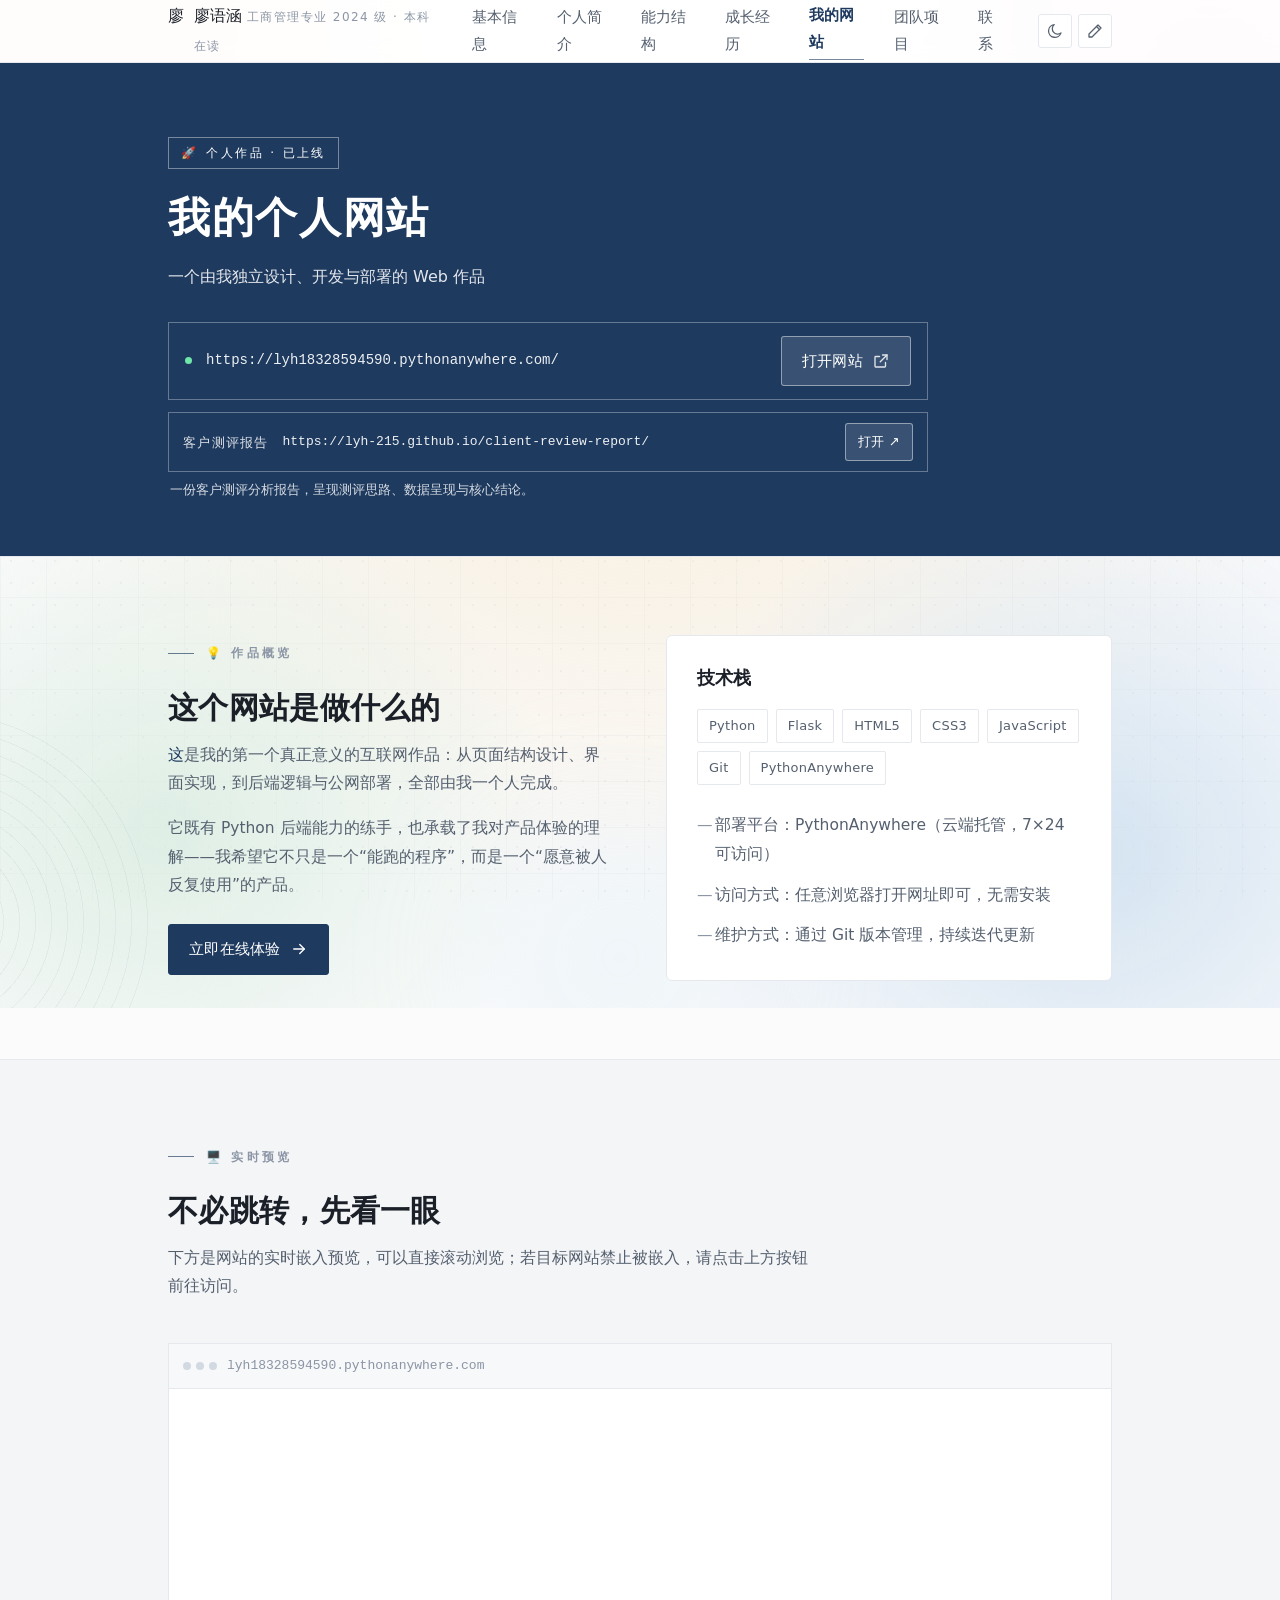
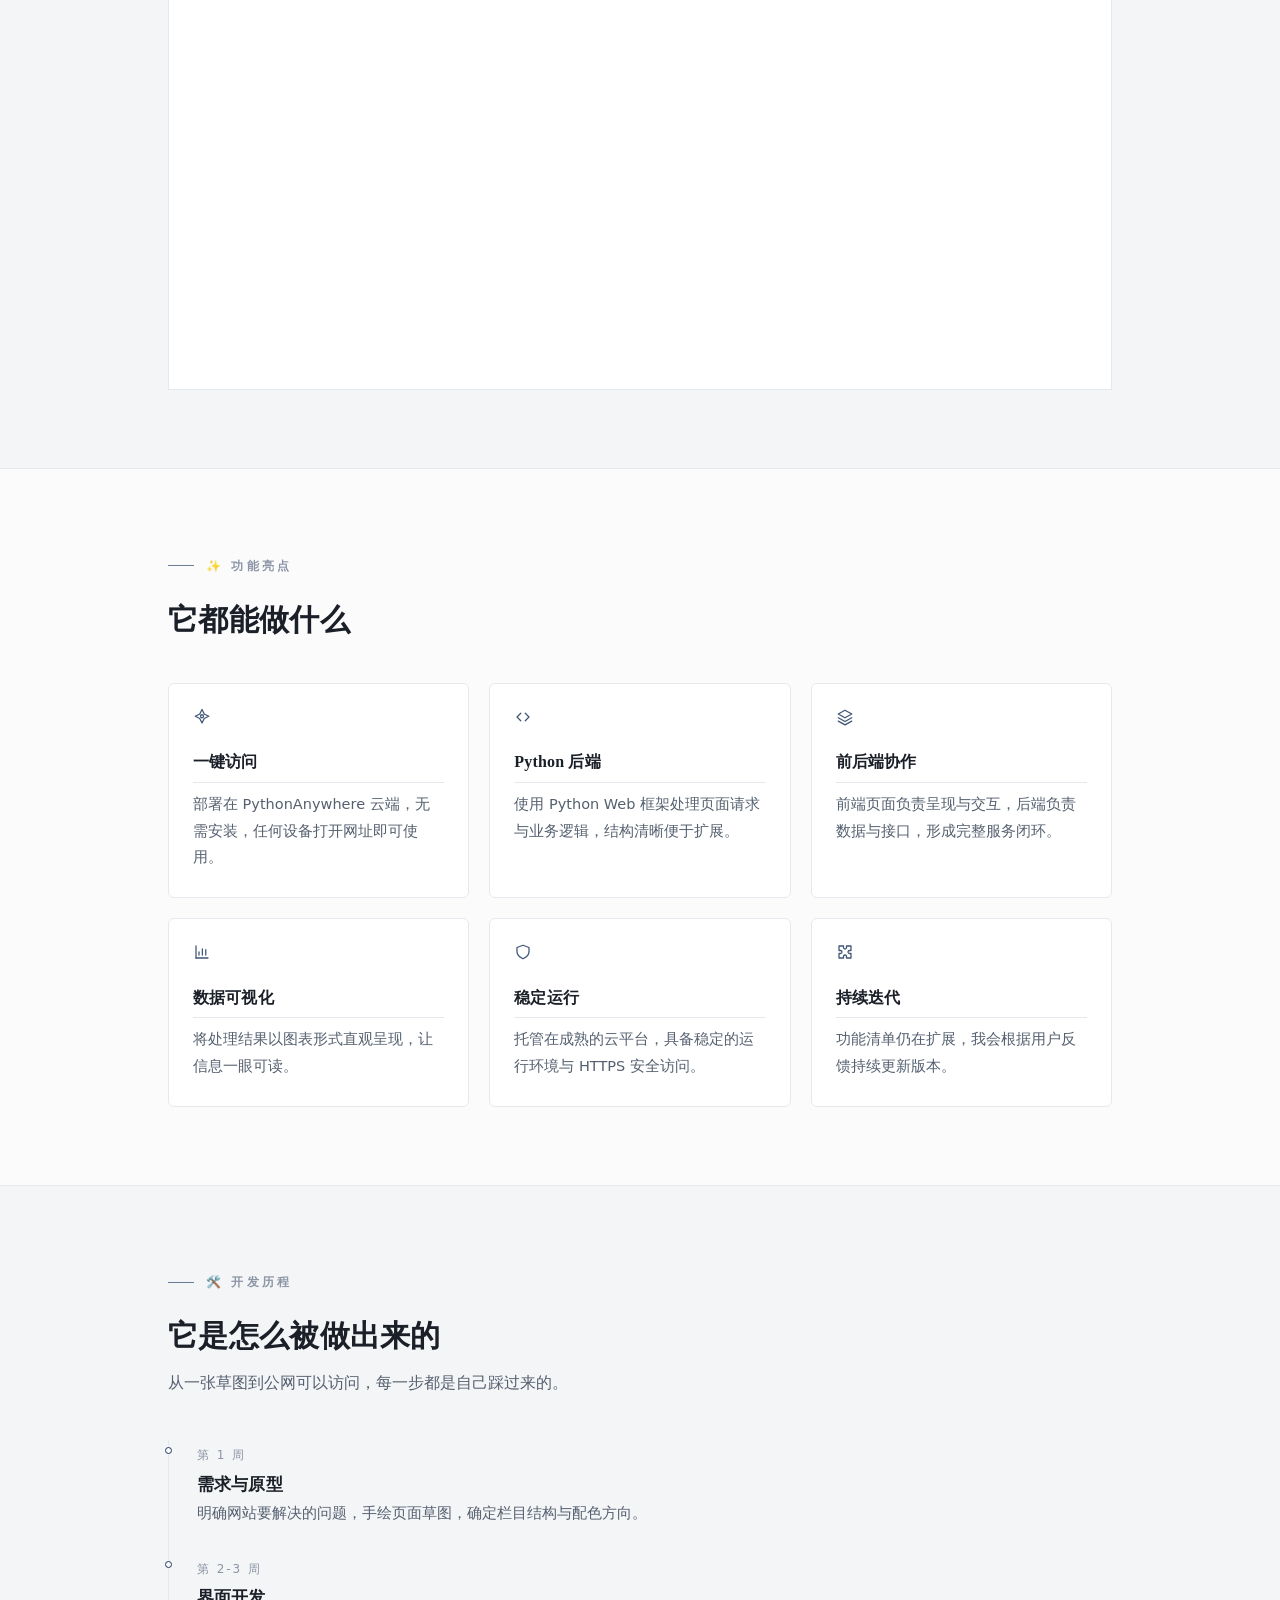
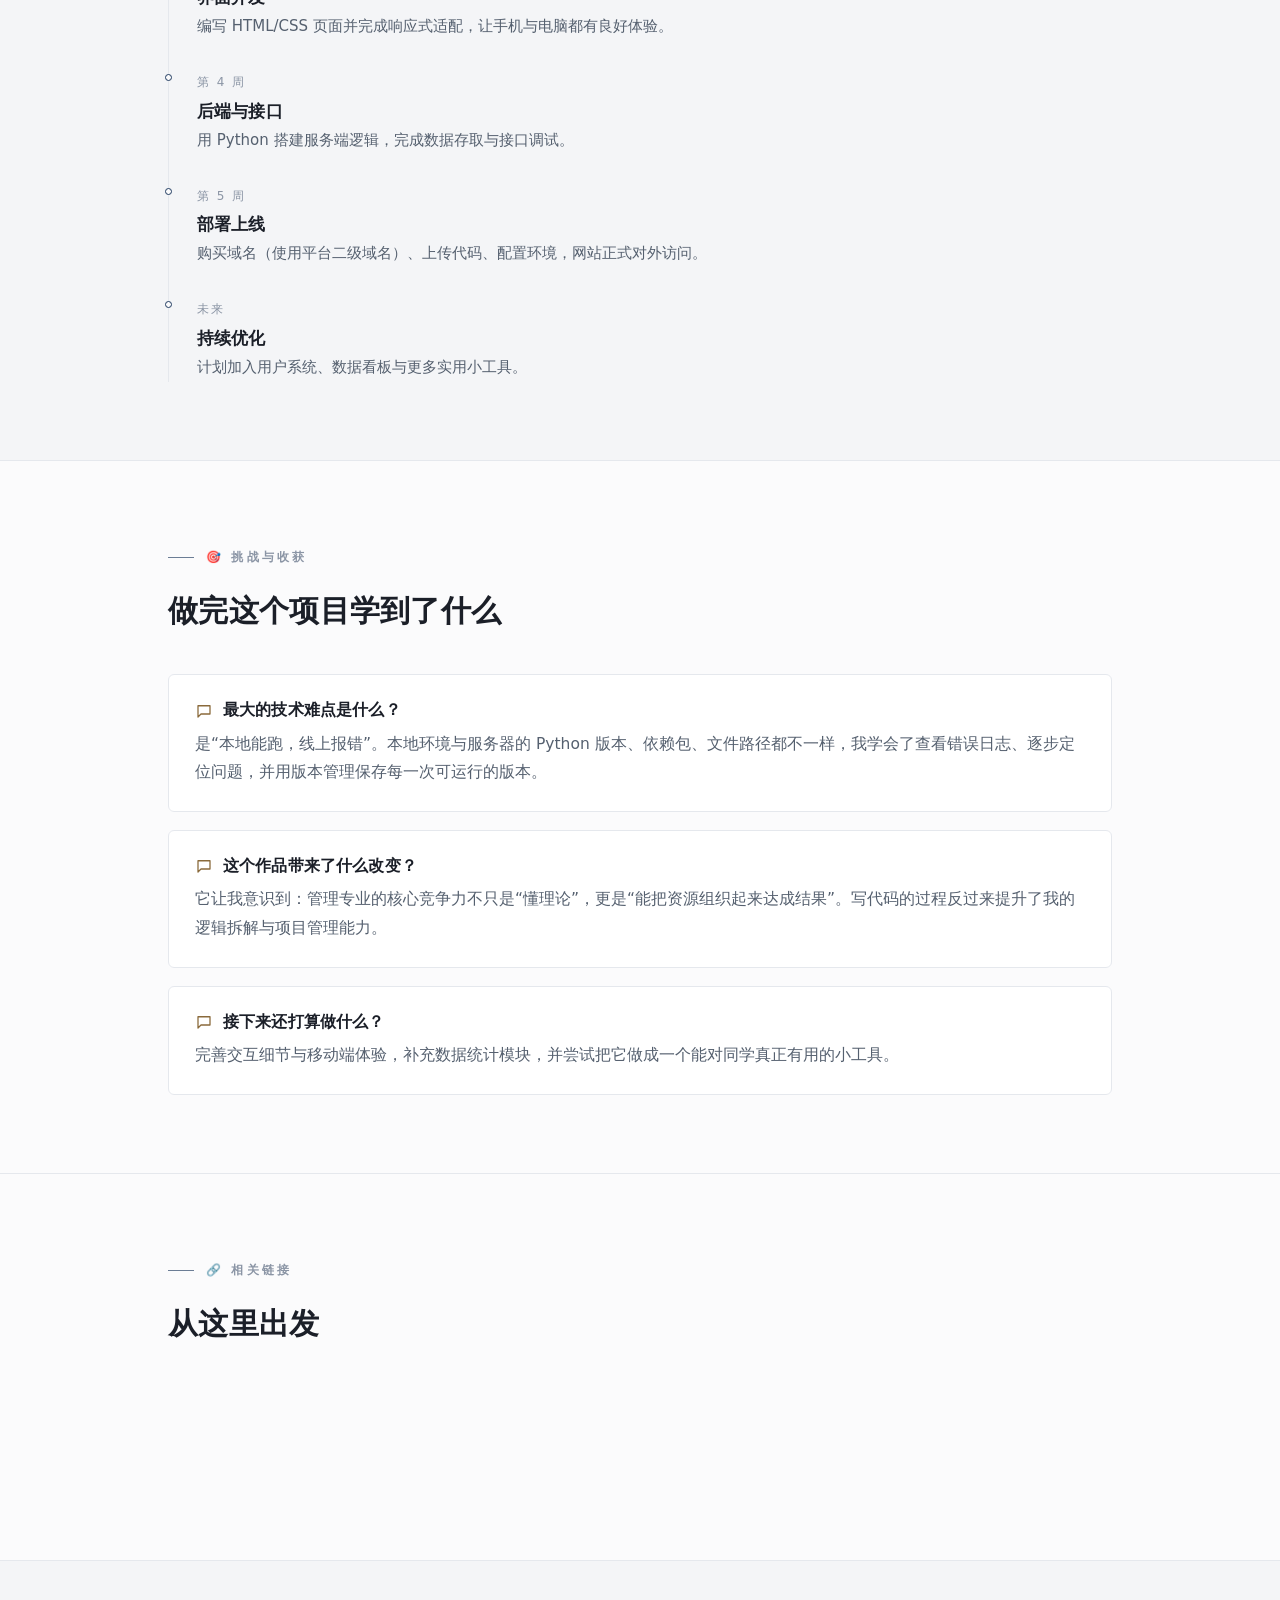
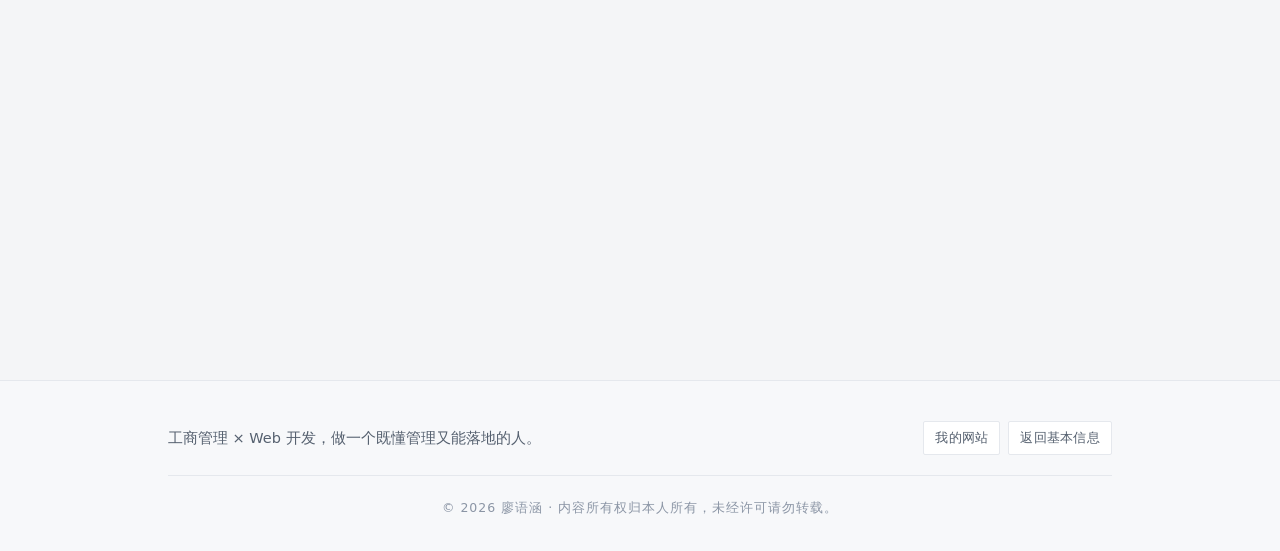
==== commit 4cd6aea9: "Add team project section and page" ====
--- a/website.html
+++ b/website.html
@@ -31,6 +31,7 @@
         <a href="index.html#skills">能力结构</a>
         <a href="index.html#record">成长经历</a>
         <a data-nav="website" href="website.html">我的网站</a>
+        <a data-nav="team" href="team.html">团队项目</a>
         <a href="index.html#contact">联系</a>
       </nav>
 
--- a/style.css
+++ b/style.css
@@ -288,6 +288,11 @@
 @keyframes spin { to { transform: rotate(360deg); } }
 .frame-mask p { font-size: 13.5px; color: var(--text-dim); letter-spacing: 0.06em; }
 .preview-box.blocked .frame-wrap { display: none; }
+.url-bar.secondary { margin-top: 12px; padding: 10px 14px; }
+.url-bar.secondary .ub-label { font-size: 12.5px; letter-spacing: 0.1em; color: #fff; flex: none; opacity: 0.85; }
+.url-bar.secondary code { font-size: 13px; }
+.btn-sm { padding: 6px 12px; font-size: 13px; }
+.ub-desc { margin: 8px 2px 0; font-size: 13px; line-height: 1.5; color: rgba(255, 255, 255, 0.82); }
 .preview-fallback { display: none; padding: 46px 24px; text-align: center; }
 .preview-box.blocked .preview-fallback { display: block; }
 .preview-fallback .icon { color: var(--brand); }
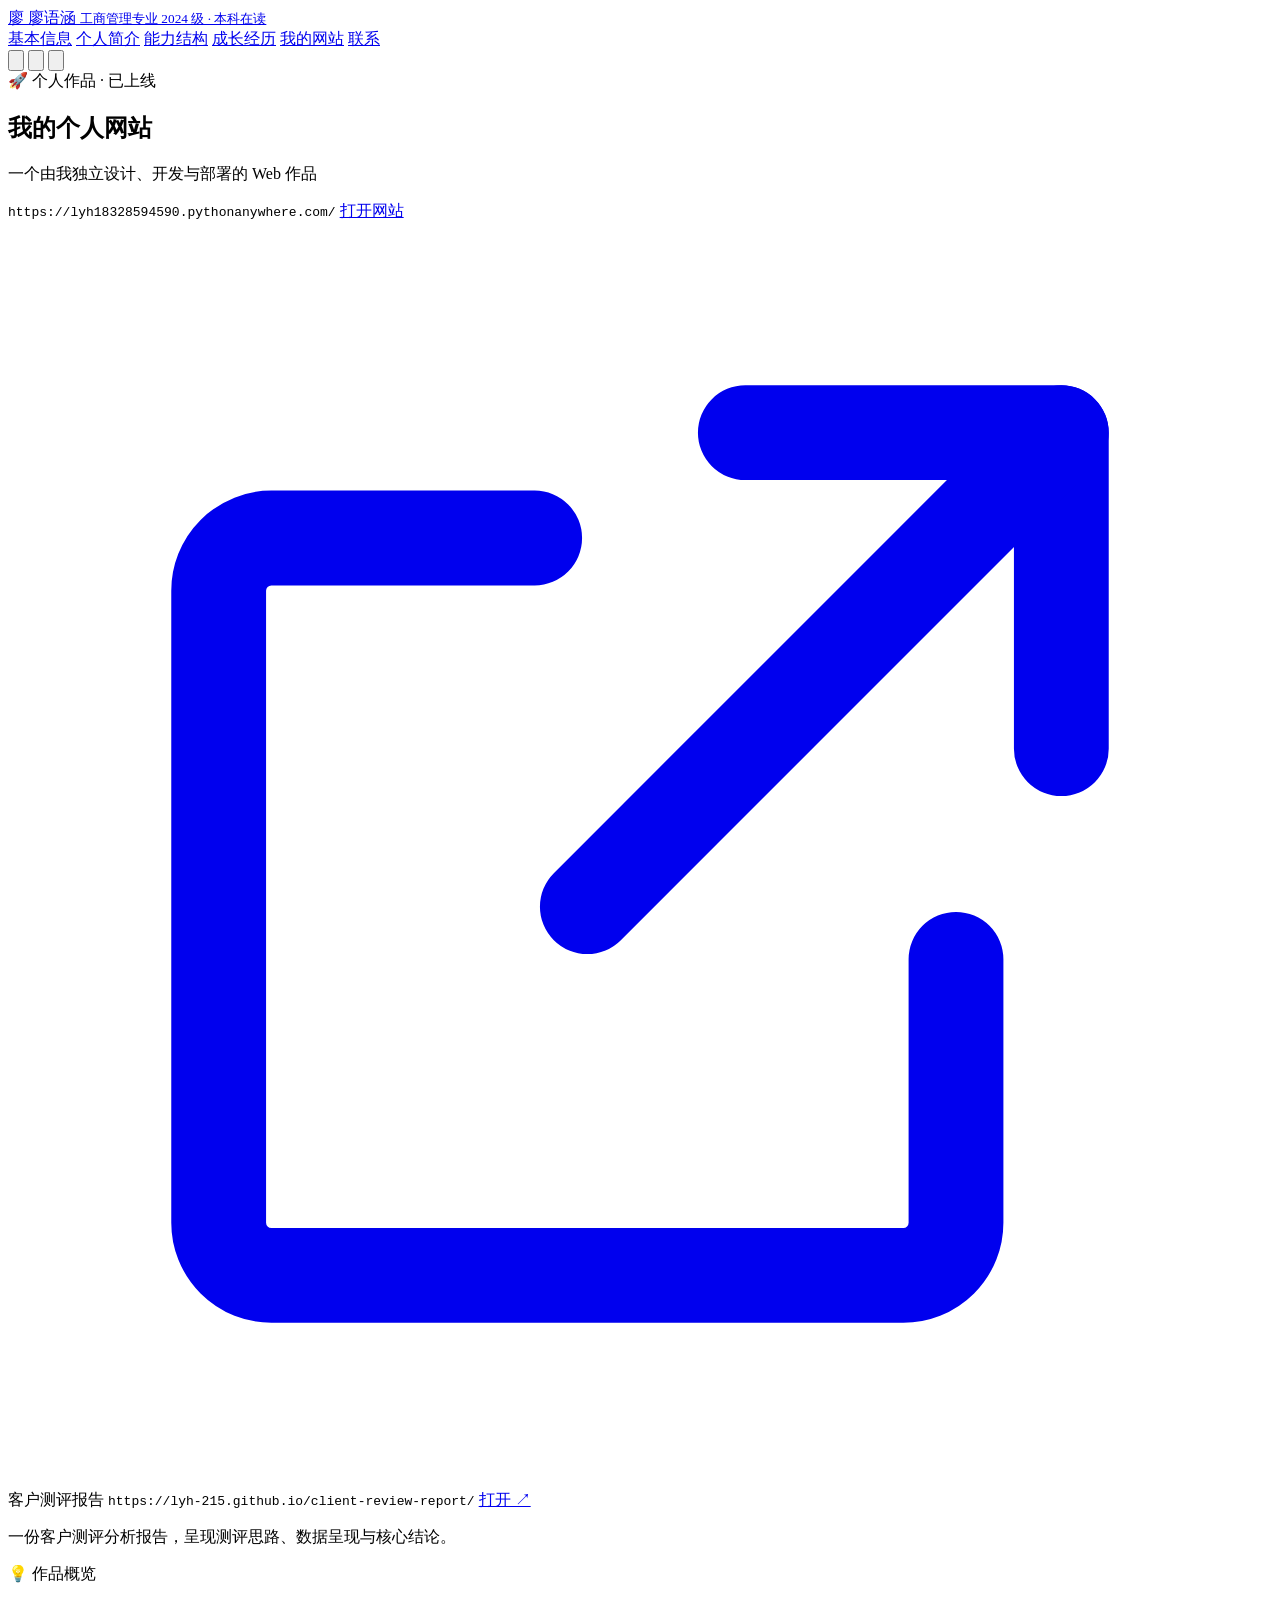
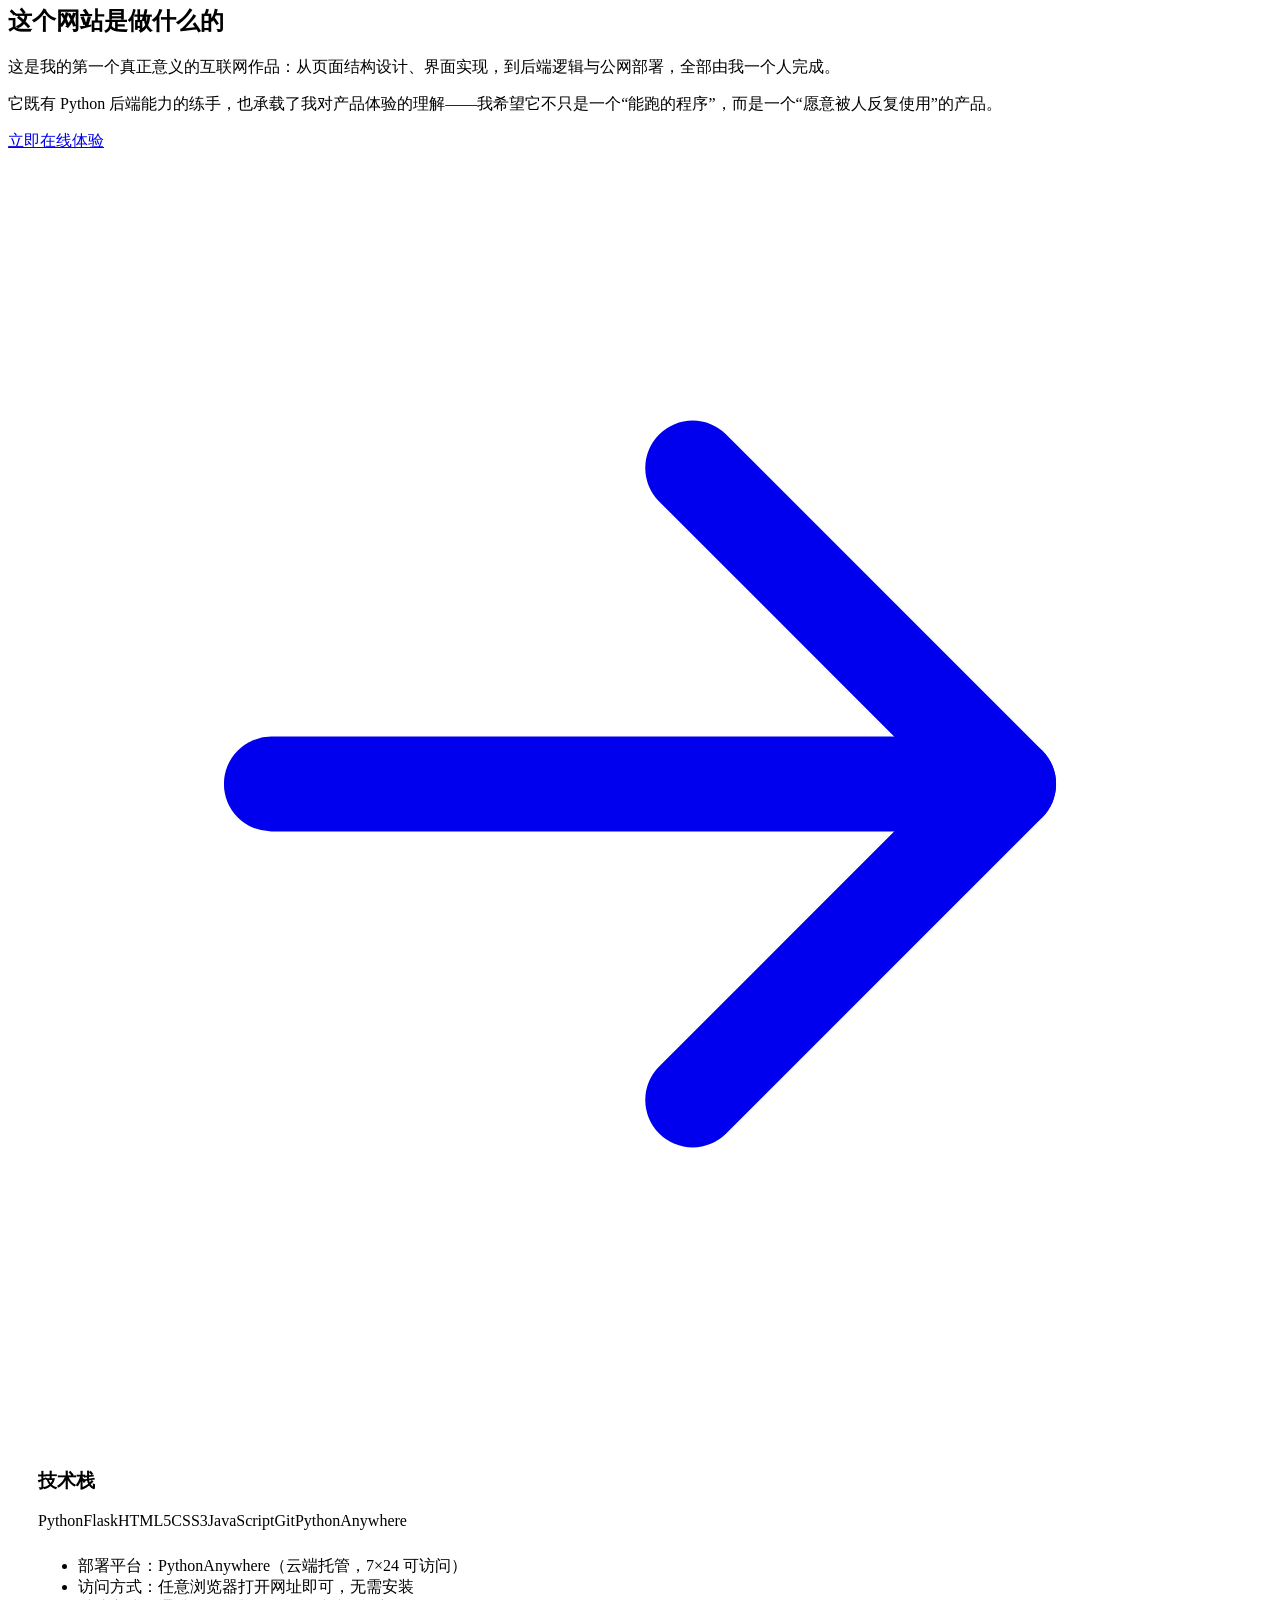
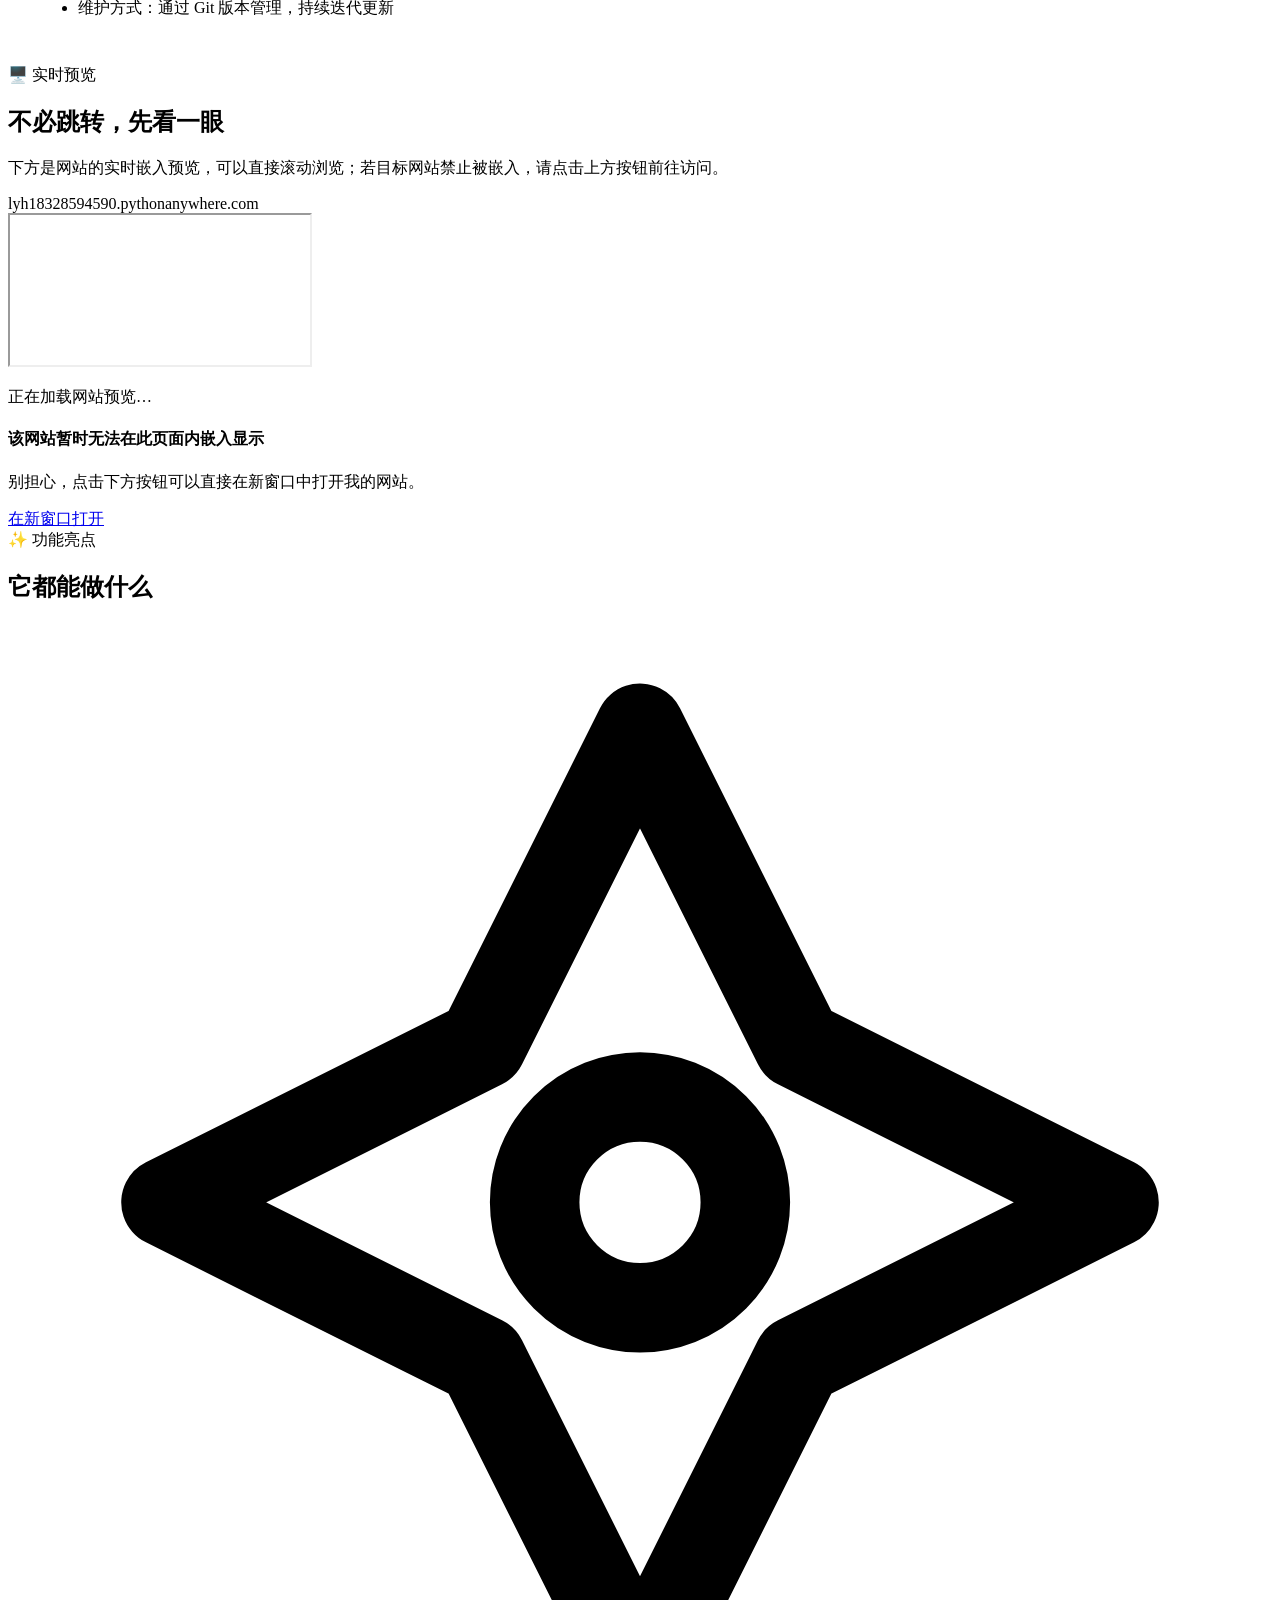
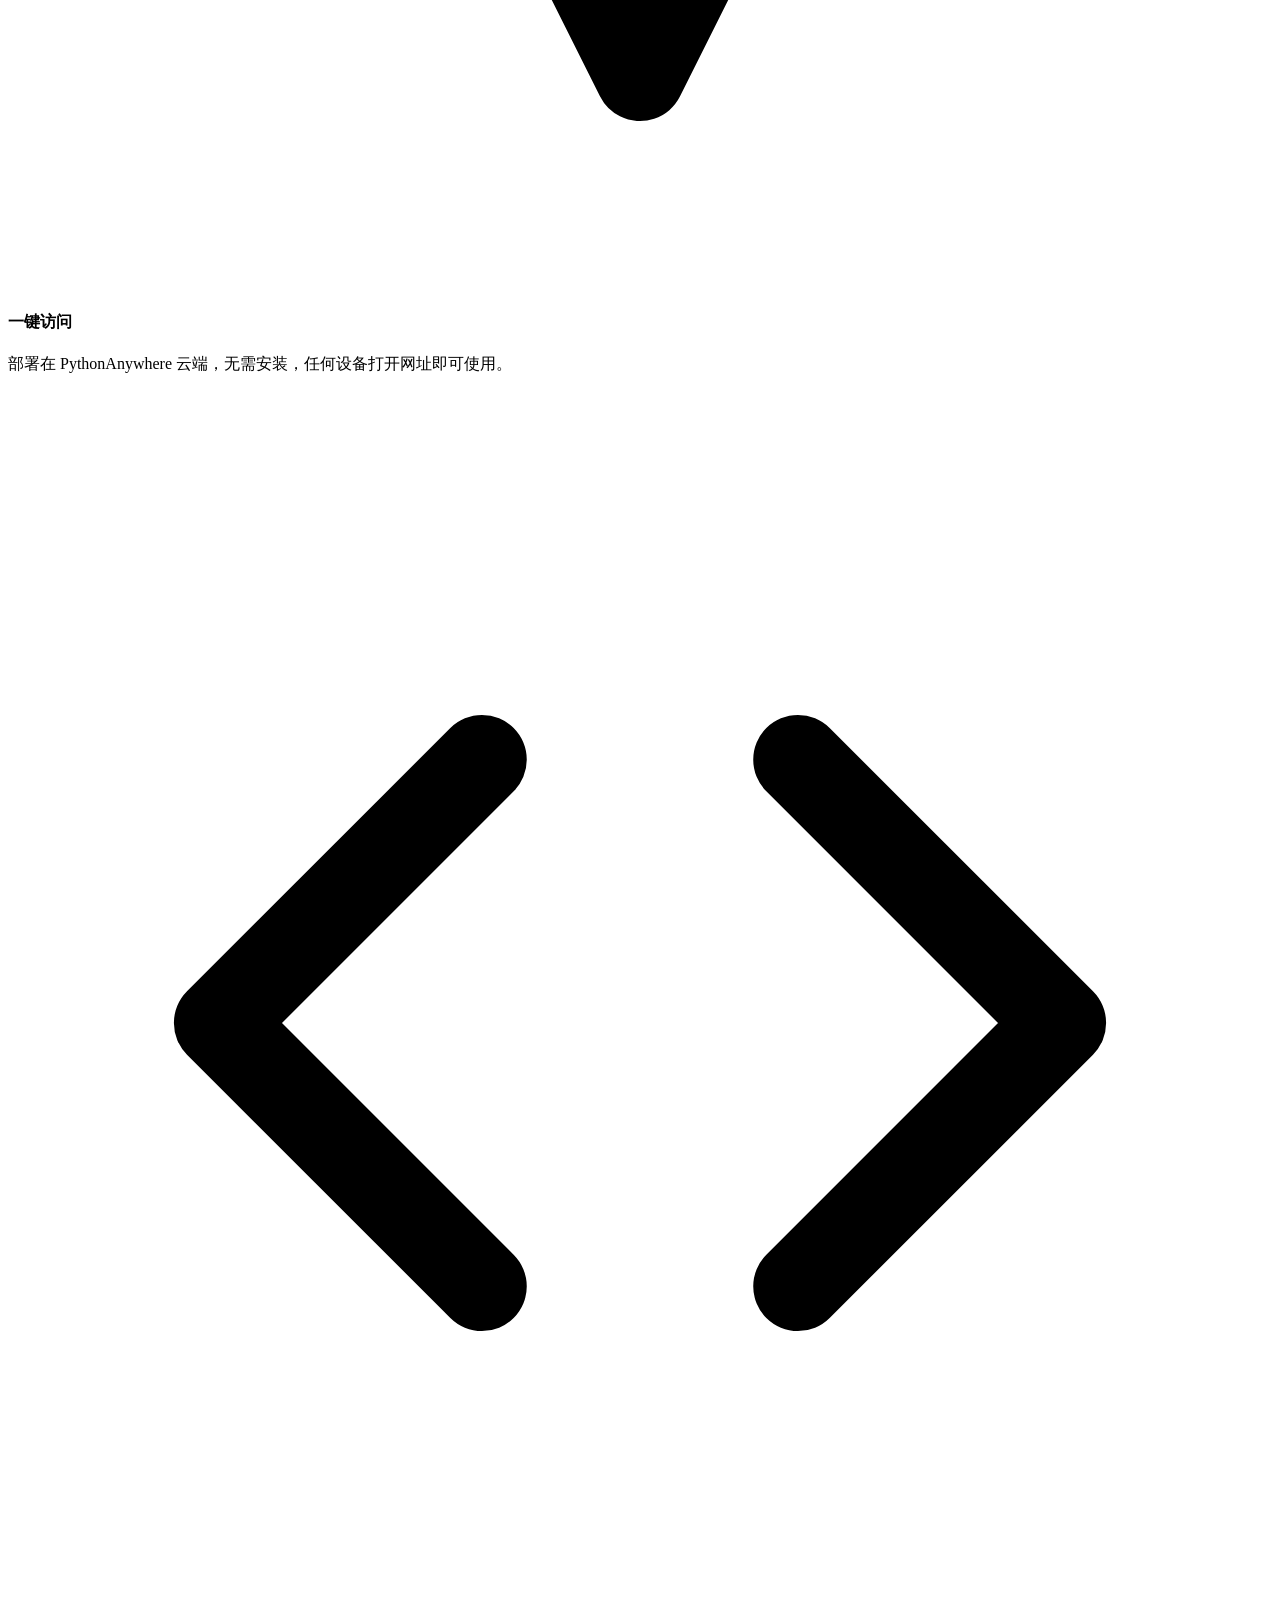
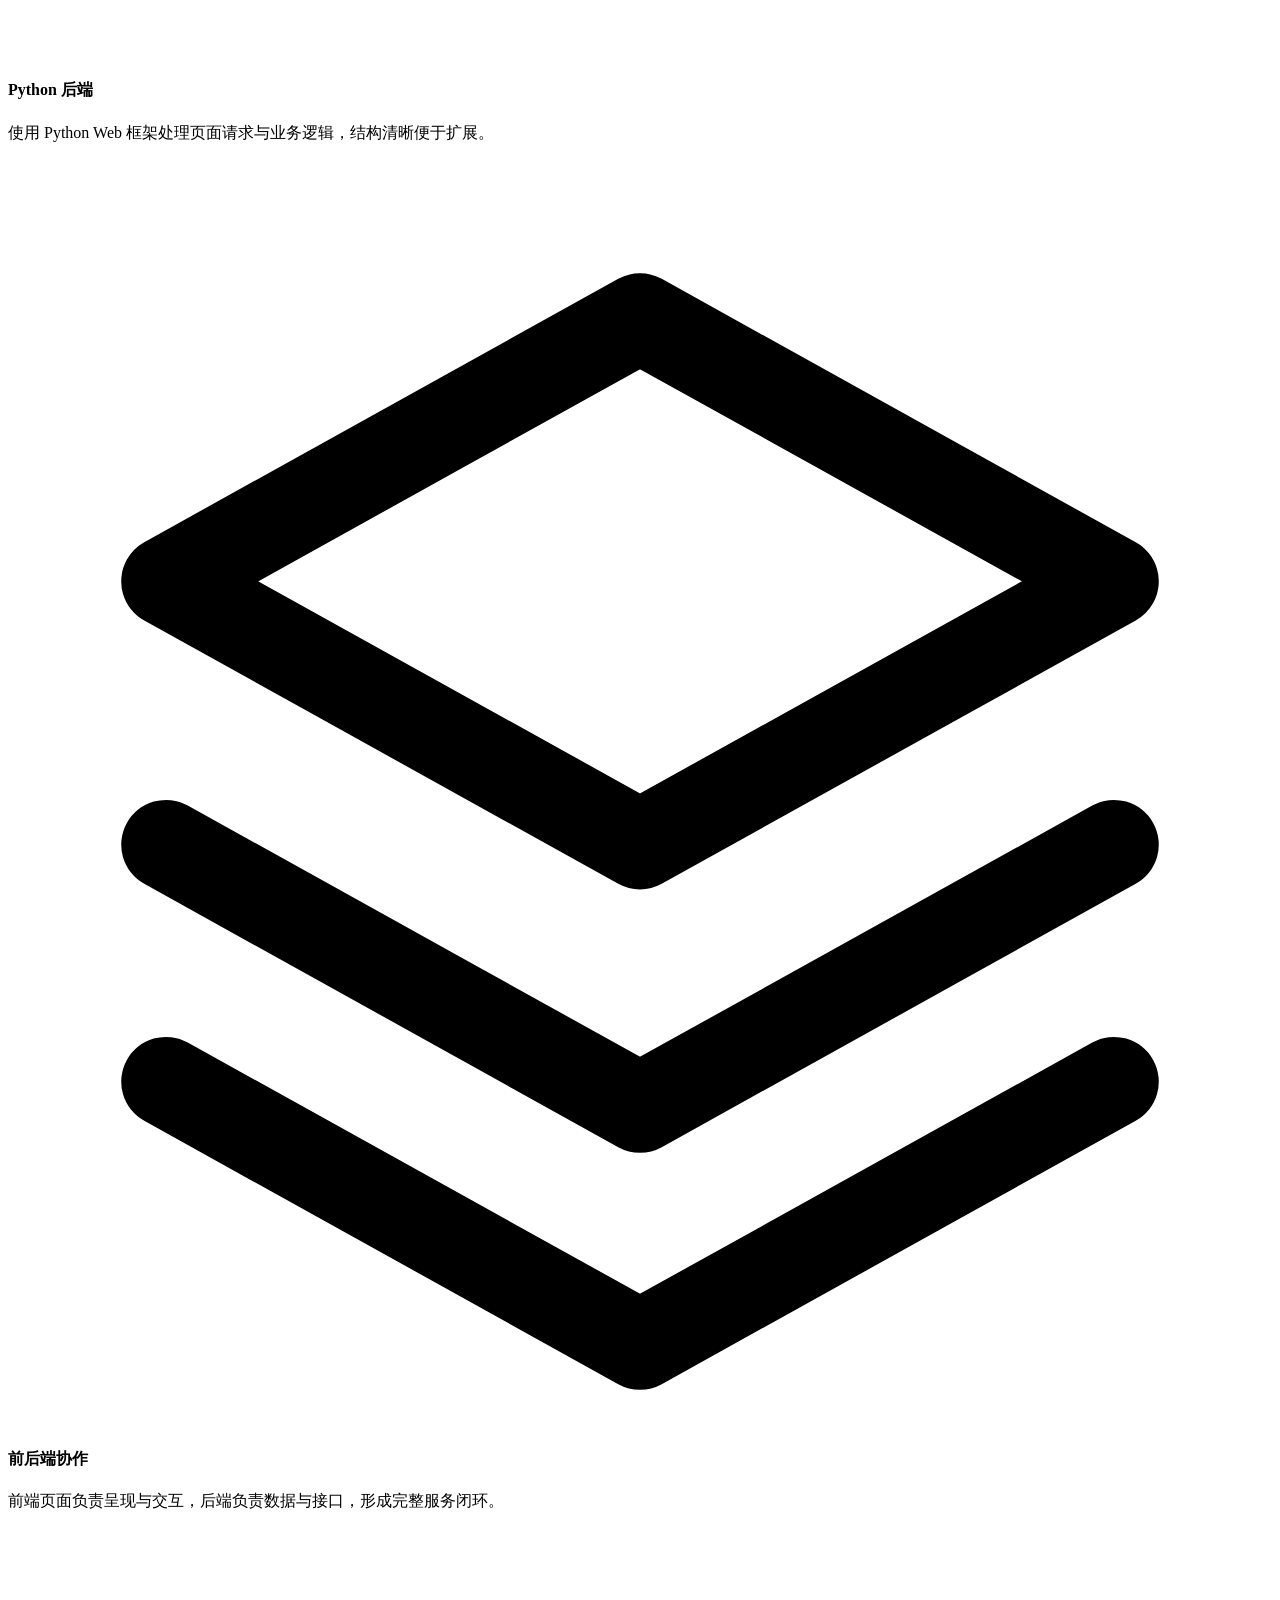
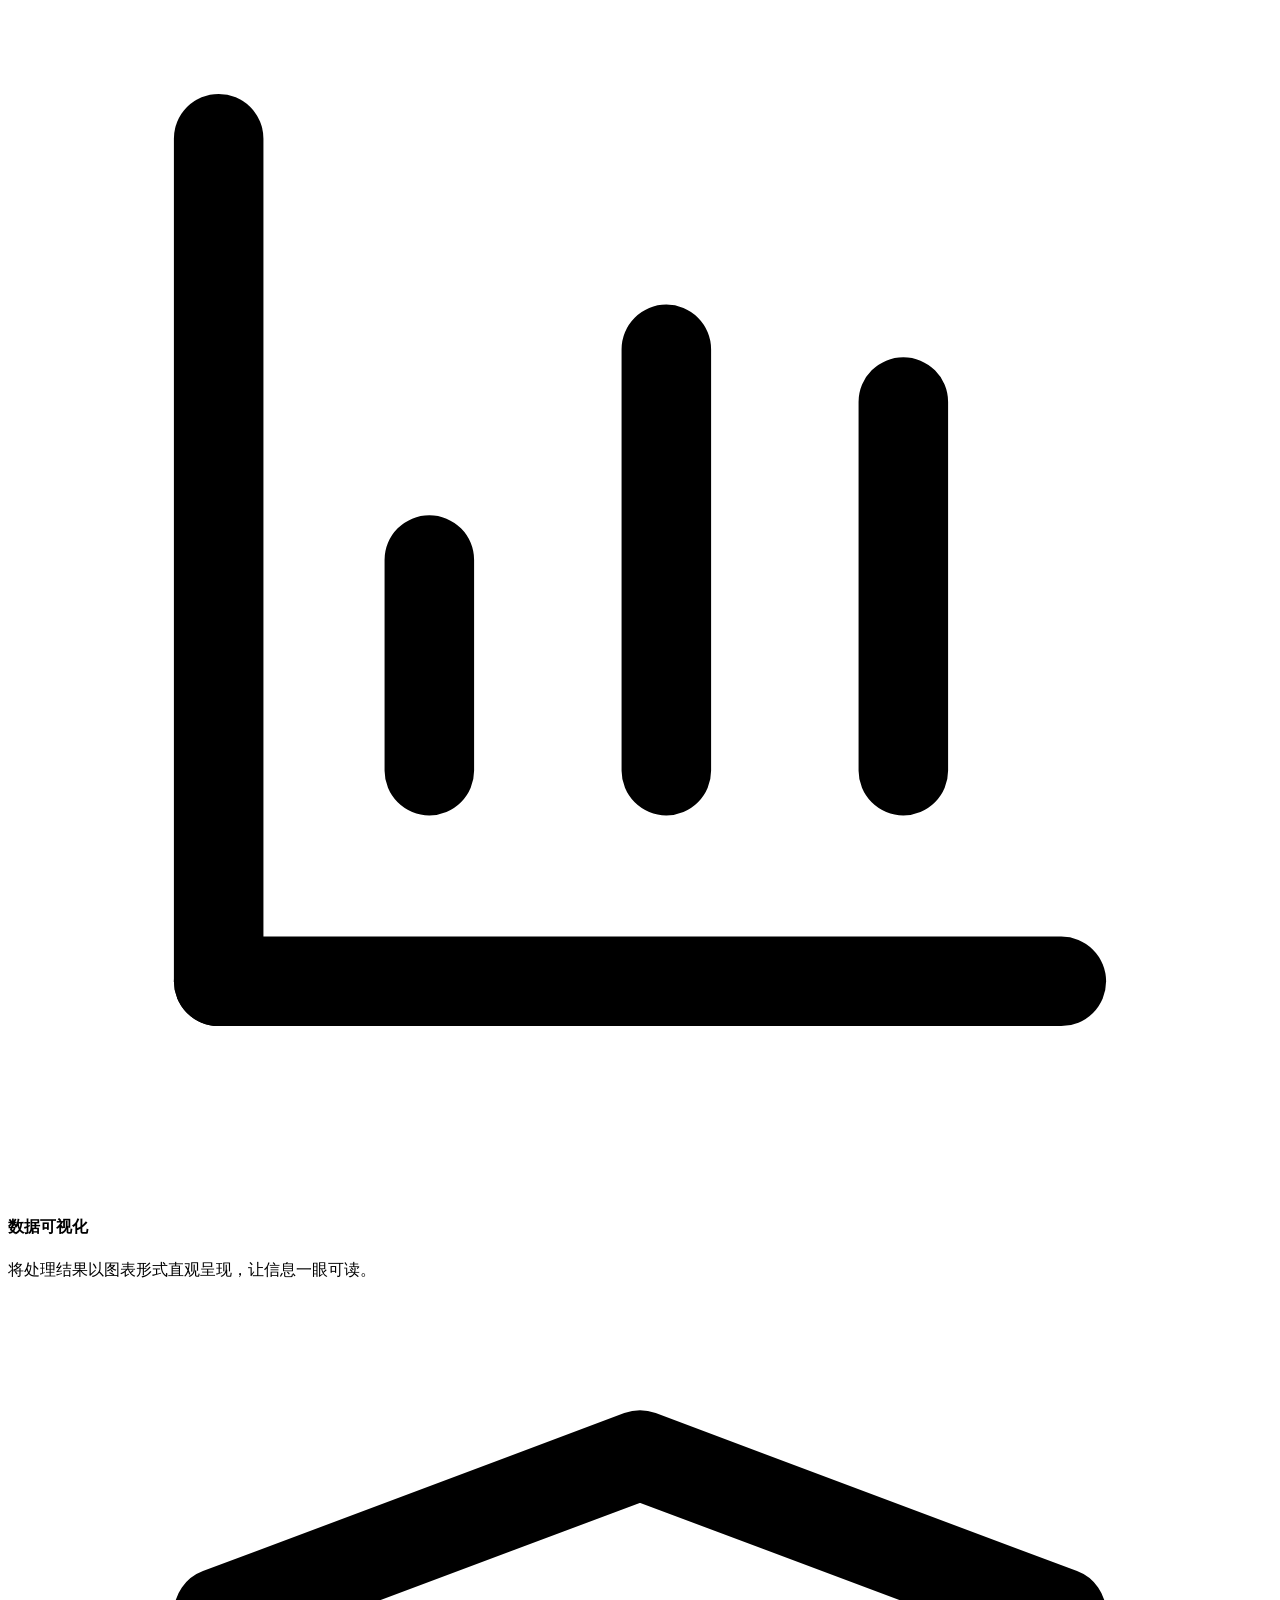
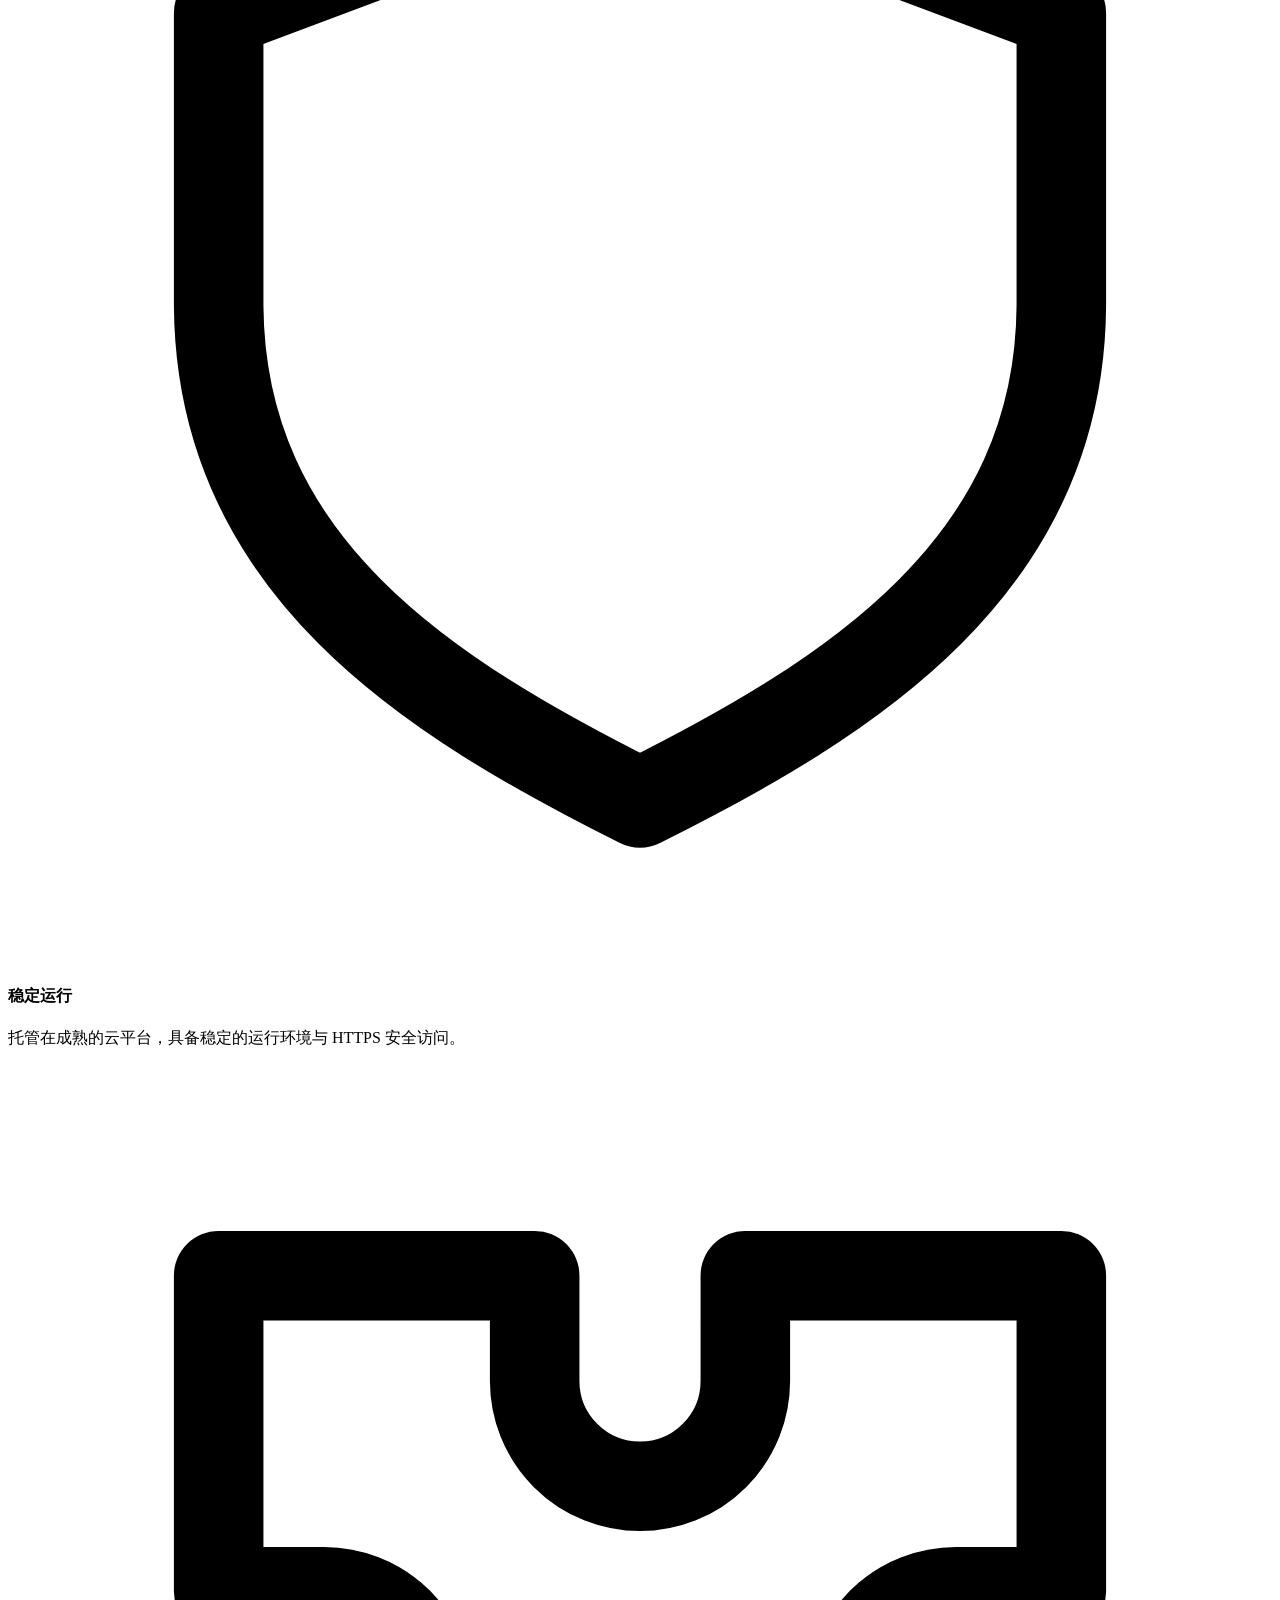
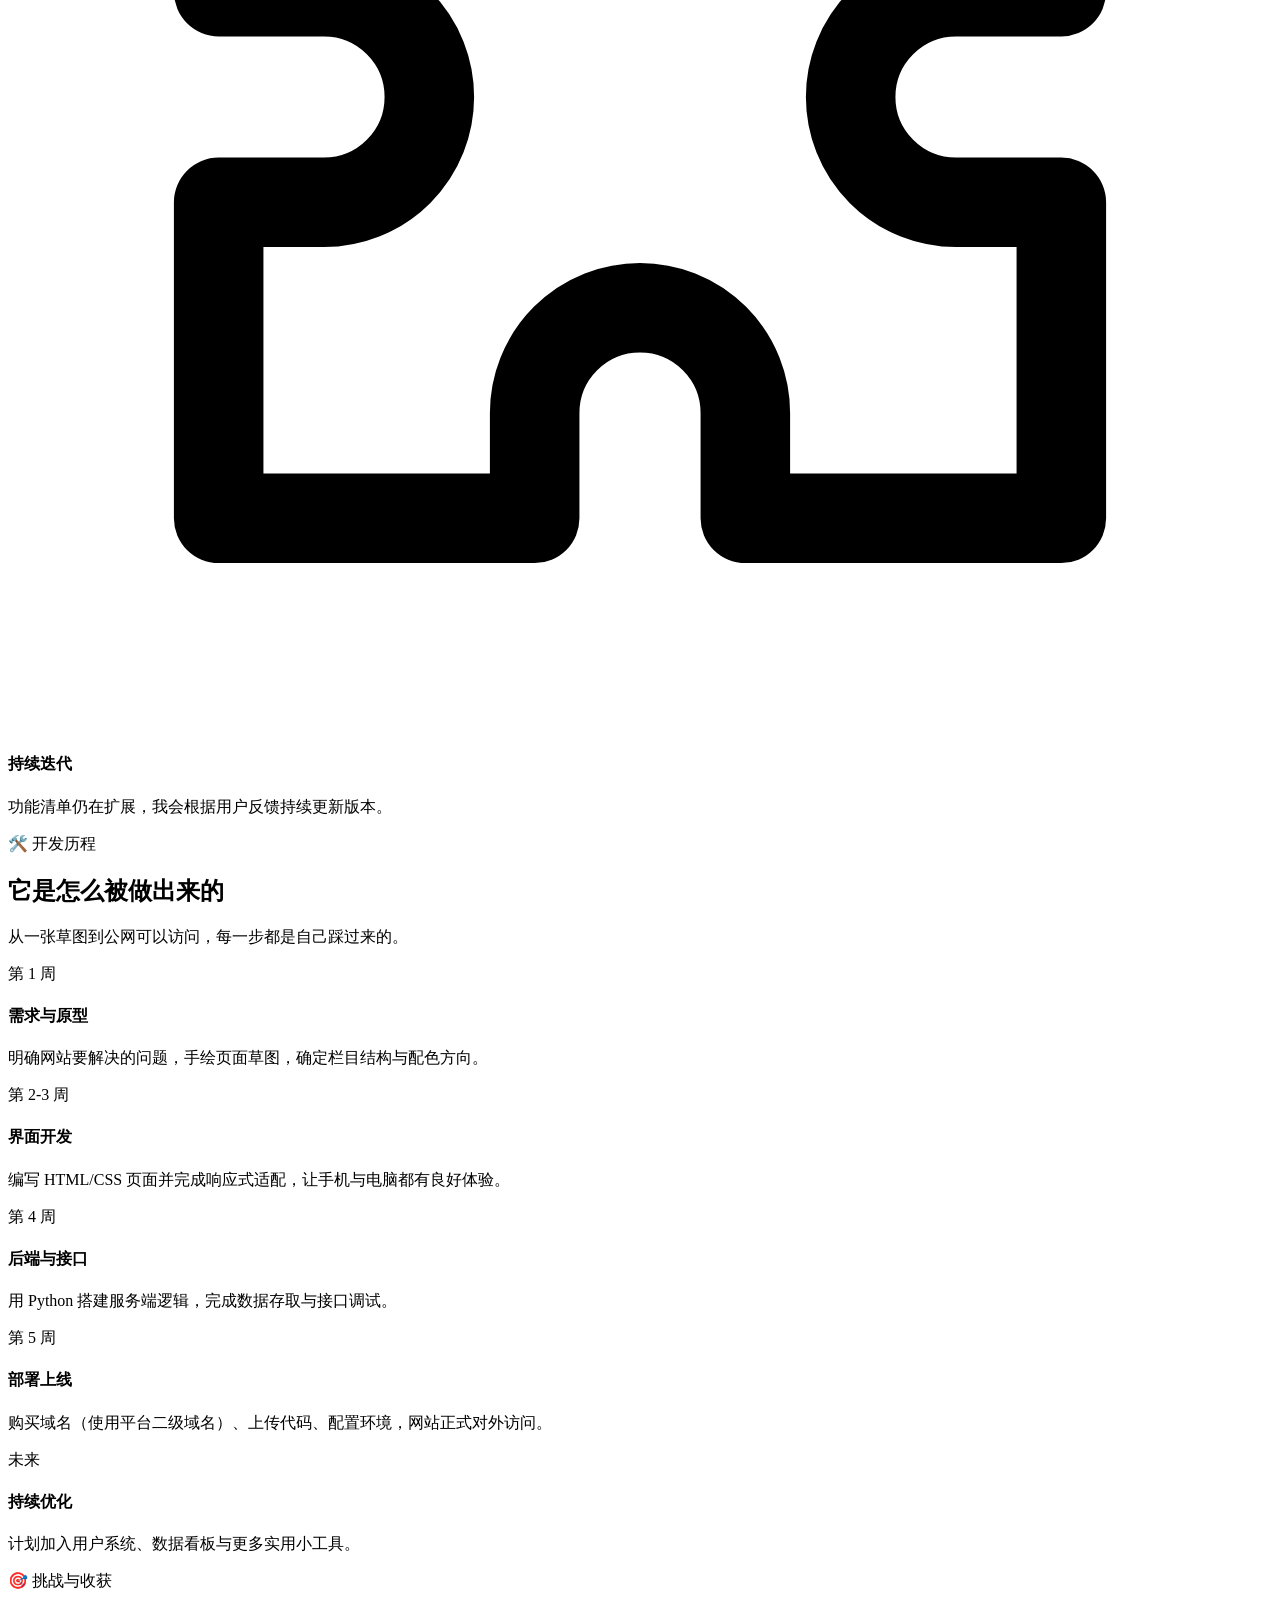
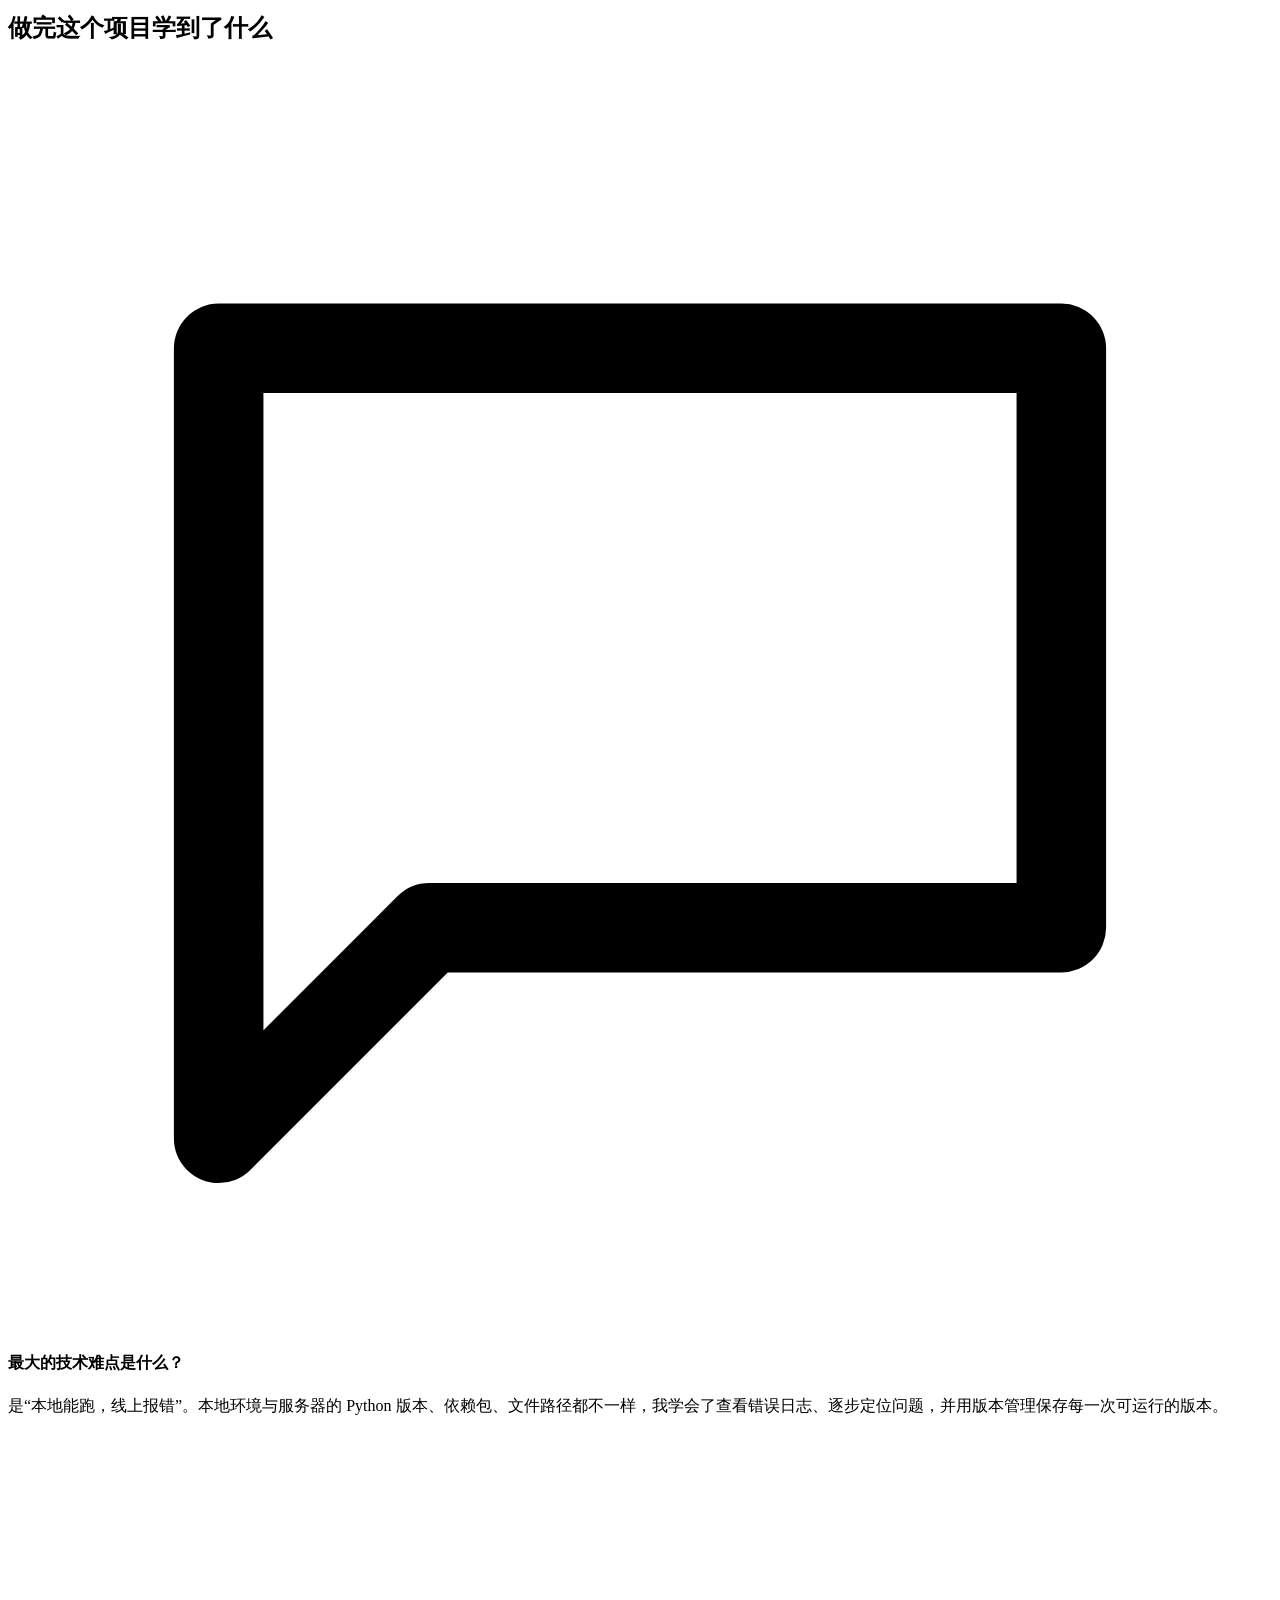
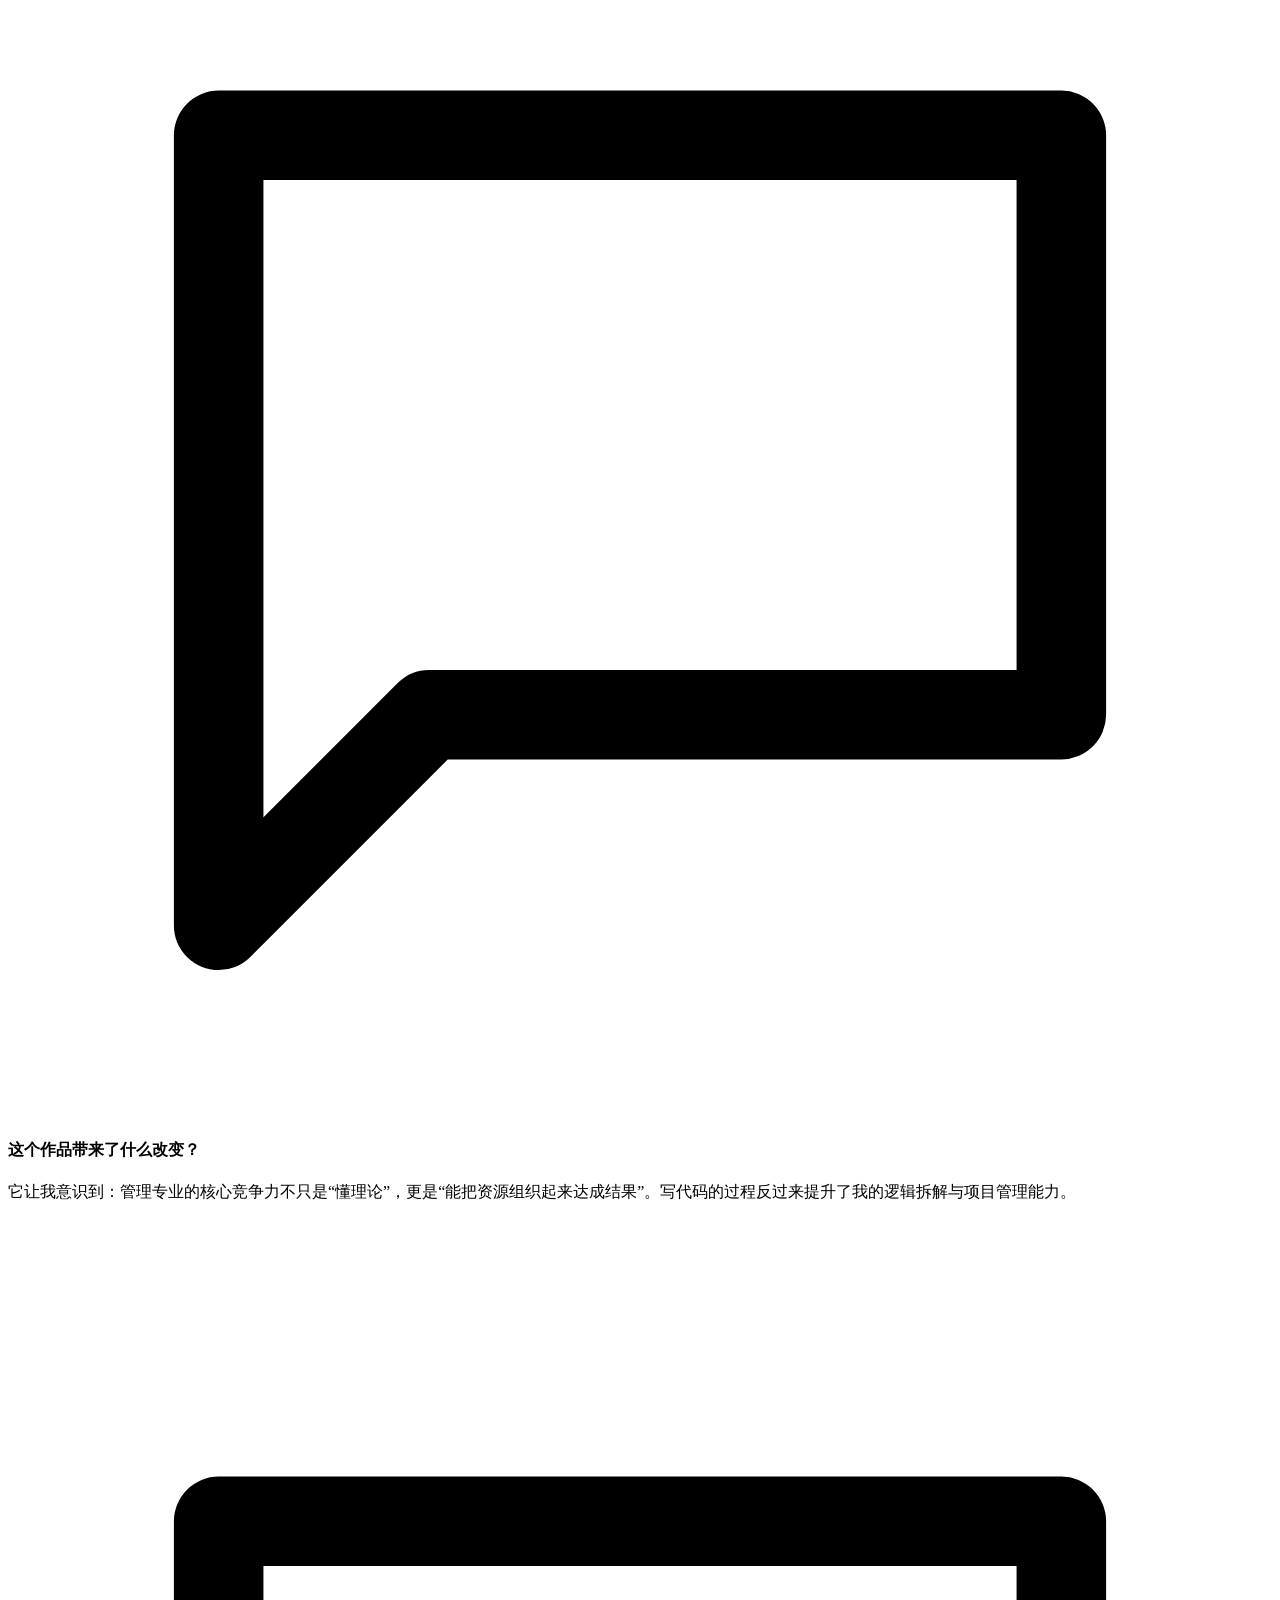
==== commit 40aef80c: "Revert to previous version" ====
--- a/website.html
+++ b/website.html
@@ -31,7 +31,6 @@
         <a href="index.html#skills">能力结构</a>
         <a href="index.html#record">成长经历</a>
         <a data-nav="website" href="website.html">我的网站</a>
-        <a data-nav="team" href="team.html">团队项目</a>
         <a href="index.html#contact">联系</a>
       </nav>
 
--- a/style.css
+++ b/style.css
@@ -1,510 +1 @@
-/* =========================================================================
- *  style.css —— 全站样式（正式 / 简约风格）
- * ========================================================================= */
-
-/* ---------------- 设计变量 ---------------- */
-:root {
-  --brand: #1e3a5f;          /* 主色：沉稳藏青 */
-  --brand-soft: #35557d;
-  --accent: #8a6a3b;         /* 辅助色：暗金 */
-  --line: #1e3a5f1a;
-
-  --bg: #fbfbfc;
-  --bg-soft: #f4f5f7;
-  --surface: #ffffff;
-  --surface-2: #f7f8fa;
-  --text: #1b1f28;
-  --text-soft: #55606f;
-  --text-dim: #8b95a5;
-  --border: #e5e8ed;
-  --border-strong: #d3d9e2;
-
-  --shadow: 0 1px 2px rgba(27, 31, 40, 0.04), 0 6px 20px -14px rgba(27, 31, 40, 0.35);
-  --radius: 6px;
-  --radius-lg: 10px;
-  --maxw: 1000px;
-
-  --font-serif: "Georgia", "Times New Roman", "Songti SC", "STSong", "SimSun", serif;
-  --font-sans: "PingFang SC", "Microsoft YaHei", "Helvetica Neue", system-ui, -apple-system, "Segoe UI", sans-serif;
-}
-
-[data-theme="dark"] {
-  --bg: #10131a;
-  --bg-soft: #151a23;
-  --surface: #161b24;
-  --surface-2: #1b212c;
-  --text: #e8ebf1;
-  --text-soft: #a8b2c1;
-  --text-dim: #77839a;
-  --border: #272e3c;
-  --border-strong: #333c4d;
-  --line: #ffffff26;
-  --shadow: 0 1px 2px rgba(0, 0, 0, 0.3), 0 10px 26px -18px rgba(0, 0, 0, 0.8);
-}
-
-/* ---------------- 基础 ---------------- */
-* { box-sizing: border-box; }
-
-html { scroll-behavior: smooth; }
-
-body {
-  margin: 0;
-  font-family: var(--font-sans);
-  color: var(--text);
-  background: var(--bg);
-  font-size: 15.5px;
-  line-height: 1.85;
-  -webkit-font-smoothing: antialiased;
-}
-
-a { color: inherit; text-decoration: none; }
-ul, ol { margin: 0; padding: 0; list-style: none; }
-p { margin: 0; }
-img { max-width: 100%; display: block; }
-
-h1, h2, h3, h4 {
-  margin: 0;
-  font-family: var(--font-serif);
-  font-weight: 600;
-  line-height: 1.4;
-  letter-spacing: 0.01em;
-}
-
-.container { width: 100%; max-width: var(--maxw); margin: 0 auto; padding: 0 28px; }
-.muted { color: var(--text-soft); }
-.is-empty { display: none !important; }
-.icon { width: 18px; height: 18px; flex: none; }
-
-/* ---------------- 排版组件 ---------------- */
-.eyebrow {
-  display: inline-flex;
-  align-items: center;
-  gap: 12px;
-  margin-bottom: 22px;
-  font-size: 12px;
-  font-weight: 600;
-  letter-spacing: 0.26em;
-  text-transform: uppercase;
-  color: var(--text-dim);
-}
-.eyebrow::before { content: ""; width: 26px; height: 1px; background: var(--brand); opacity: 0.65; }
-.eyebrow b { color: var(--brand); font-weight: 600; }
-
-.section { padding: 78px 0; border-top: 1px solid var(--border); }
-.section:first-of-type { border-top: 0; }
-.section-soft { background: var(--bg-soft); }
-.section-head { max-width: 640px; margin-bottom: 42px; }
-.section-title { font-size: clamp(22px, 2.8vw, 30px); margin-bottom: 12px; }
-.section-desc { color: var(--text-soft); font-size: 15.5px; }
-
-.rule { height: 1px; background: var(--border); border: 0; margin: 0; }
-
-/* ---------------- 按钮 ---------------- */
-.btn {
-  display: inline-flex;
-  align-items: center;
-  gap: 9px;
-  padding: 11px 20px;
-  border-radius: 3px;
-  border: 1px solid transparent;
-  font-size: 14.5px;
-  font-weight: 500;
-  letter-spacing: 0.02em;
-  cursor: pointer;
-  transition: background 0.2s, color 0.2s, border-color 0.2s;
-}
-.btn-primary { background: var(--brand); color: #fff; border-color: var(--brand); }
-.btn-primary:hover { background: var(--brand-soft); border-color: var(--brand-soft); }
-.btn-ghost { background: transparent; border-color: var(--border-strong); color: var(--text); }
-.btn-ghost:hover { border-color: var(--brand); color: var(--brand); }
-.btn-light { background: rgba(255, 255, 255, 0.12); border-color: rgba(255, 255, 255, 0.45); color: #fff; }
-.btn-light:hover { background: rgba(255, 255, 255, 0.22); }
-
-/* ---------------- 顶部导航 ---------------- */
-.header {
-  position: sticky;
-  top: 0;
-  z-index: 50;
-  background: color-mix(in srgb, var(--surface) 92%, transparent);
-  backdrop-filter: blur(10px);
-  border-bottom: 1px solid var(--border);
-}
-.header .container { display: flex; align-items: center; justify-content: space-between; height: 62px; gap: 20px; }
-.brand { display: flex; align-items: baseline; gap: 10px; }
-.brand strong { font-family: var(--font-serif); font-size: 18px; font-weight: 600; letter-spacing: 0.06em; }
-.brand small { font-size: 12px; color: var(--text-dim); letter-spacing: 0.12em; text-transform: uppercase; }
-
-.nav-menu { display: flex; align-items: center; gap: 4px; }
-.nav-menu a {
-  padding: 7px 13px;
-  font-size: 14.5px;
-  color: var(--text-soft);
-  border-radius: 3px;
-  transition: color 0.2s, background 0.2s;
-}
-.nav-menu a:hover { color: var(--brand); }
-.nav-menu a.active { color: var(--brand); font-weight: 600; }
-.nav-menu a.active::after {
-  content: ""; display: block; height: 1px; margin-top: 3px; background: var(--brand); opacity: 0.6;
-}
-
-.header-actions { display: flex; align-items: center; gap: 6px; }
-.icon-btn {
-  width: 34px; height: 34px; border-radius: 3px; border: 1px solid var(--border);
-  background: var(--surface); color: var(--text-soft); display: grid; place-items: center; cursor: pointer;
-  transition: color 0.2s, border-color 0.2s;
-}
-.icon-btn:hover { color: var(--brand); border-color: var(--border-strong); }
-.icon-btn.on { color: var(--accent); border-color: var(--accent); }
-#navToggle { display: none; }
-
-/* ---------------- Hero：姓名与基本信息 ---------------- */
-.hero { padding: 92px 0 76px; }
-.hero-grid { display: grid; grid-template-columns: 1fr; gap: 64px; align-items: start; }
-.hero .eyebrow { margin-bottom: 26px; }
-.hero-name {
-  font-size: clamp(38px, 6vw, 62px);
-  letter-spacing: 0.04em;
-  margin-bottom: 10px;
-}
-.hero-en { font-size: 12.5px; letter-spacing: 0.34em; text-transform: uppercase; color: var(--text-dim); margin-bottom: 26px; }
-.hero-title { font-size: 17px; color: var(--brand); margin-bottom: 22px; letter-spacing: 0.02em; }
-.hero-divider { width: 52px; height: 2px; background: var(--brand); margin-bottom: 24px; opacity: 0.8; }
-.hero-tagline { color: var(--text-soft); font-size: 16px; max-width: 560px; margin-bottom: 34px; }
-.hero-actions { display: flex; flex-wrap: wrap; gap: 12px; margin-top: 34px; }
-
-.portrait-frame { border: 1px solid var(--border-strong); padding: 8px; background: var(--surface); }
-.portrait {
-  aspect-ratio: 3 / 4; display: grid; place-items: center;
-  background: var(--surface-2); color: var(--brand);
-  font-family: var(--font-serif); font-size: 44px; letter-spacing: 0.05em; overflow: hidden;
-}
-.portrait img { width: 100%; height: 100%; object-fit: cover; }
-.portrait-caption { margin-top: 10px; font-size: 12px; letter-spacing: 0.14em; text-transform: uppercase; color: var(--text-dim); text-align: center; }
-
-/* ---------------- 信息表 ---------------- */
-.info-table { border-top: 1px solid var(--border); }
-.info-row {
-  display: grid; grid-template-columns: 116px 1fr; gap: 20px;
-  padding: 13px 0; border-bottom: 1px solid var(--border); align-items: baseline;
-}
-.info-row dt { font-size: 13px; letter-spacing: 0.14em; color: var(--text-dim); text-transform: uppercase; }
-.info-row dd { margin: 0; font-size: 15.5px; }
-.info-row dd a { color: var(--brand); border-bottom: 1px solid var(--line); }
-.info-row dd a:hover { border-color: var(--brand); }
-
-/* ---------------- 通用卡片 ---------------- */
-.card {
-  background: var(--surface);
-  border: 1px solid var(--border);
-  border-radius: var(--radius);
-  transition: border-color 0.2s, box-shadow 0.2s;
-}
-.card:hover { border-color: var(--border-strong); }
-
-.split { display: grid; grid-template-columns: 1fr 1fr; gap: 52px; align-items: start; }
-.prose p { margin-bottom: 16px; color: var(--text-soft); }
-.prose p:first-child::first-letter { color: var(--brand); }
-.prose p:last-child { margin-bottom: 0; }
-
-/* ---------------- 标签 ---------------- */
-.tag {
-  display: inline-flex; align-items: center; gap: 6px;
-  padding: 4px 11px; border: 1px solid var(--border); border-radius: 2px;
-  font-size: 13px; color: var(--text-soft); background: var(--surface);
-  letter-spacing: 0.02em;
-}
-.tag-accent { color: var(--brand); border-color: var(--line); background: var(--surface-2); }
-.chip-wrap { display: flex; flex-wrap: wrap; gap: 8px; }
-.dot-list li { position: relative; padding-left: 18px; margin-bottom: 12px; color: var(--text-soft); }
-.dot-list li::before { content: "—"; position: absolute; left: 0; color: var(--text-dim); }
-.dot-list li:last-child { margin-bottom: 0; }
-
-/* ---------------- 技能 ---------------- */
-.skill-grid { display: grid; grid-template-columns: repeat(3, 1fr); gap: 20px; }
-.skill-group { padding: 24px 24px 26px; }
-.group-title { font-size: 16.5px; padding-bottom: 14px; margin-bottom: 18px; border-bottom: 1px solid var(--border); }
-.skill { margin-bottom: 16px; }
-.skill:last-child { margin-bottom: 0; }
-.skill-top { display: flex; justify-content: space-between; font-size: 14.5px; margin-bottom: 6px; }
-.skill-top b { font-weight: 500; color: var(--text-dim); font-size: 13px; }
-.skill-bar { height: 3px; background: var(--border); overflow: hidden; }
-.skill-bar i { display: block; height: 100%; background: var(--brand); animation: grow 1s ease forwards; }
-@keyframes grow { from { width: 0 !important; } }
-
-/* ---------------- 教育 / 奖项 ---------------- */
-.edu-card { padding: 26px 28px; }
-.edu-head { display: flex; align-items: flex-start; justify-content: space-between; gap: 16px; padding-bottom: 16px; border-bottom: 1px solid var(--border); }
-.edu-head h3 { font-size: 19px; margin-bottom: 2px; }
-.edu-meta { display: flex; align-items: center; gap: 14px; flex-wrap: wrap; margin: 16px 0 18px; font-size: 13.5px; color: var(--text-soft); }
-.edu-meta em { font-style: normal; }
-
-.award-grid { display: grid; grid-template-columns: repeat(2, 1fr); gap: 16px; }
-.award-card { display: flex; gap: 14px; padding: 18px 20px; }
-.award-card .icon { color: var(--accent); margin-top: 5px; }
-.award-card h4 { font-size: 15.5px; margin-bottom: 2px; font-family: var(--font-sans); font-weight: 600; }
-.award-card p { font-size: 13.5px; }
-
-/* ---------------- 时间线 ---------------- */
-.timeline { border-left: 1px solid var(--border); padding-left: 28px; }
-.tl-item { position: relative; margin-bottom: 26px; }
-.tl-item:last-child { margin-bottom: 0; }
-.tl-dot { position: absolute; left: -32px; top: 7px; width: 7px; height: 7px; border-radius: 50%; background: var(--bg); border: 1px solid var(--brand); }
-.tl-date { font-size: 12px; letter-spacing: 0.16em; text-transform: uppercase; color: var(--text-dim); }
-.tl-body { margin-top: 4px; }
-.tl-body h4 { font-size: 16.5px; margin-bottom: 4px; }
-.tl-body p { color: var(--text-soft); font-size: 15px; }
-
-/* ---------------- 页面横幅 ---------------- */
-.page-banner { padding: 74px 0 56px; background: var(--brand); color: #fff; }
-.banner-badge {
-  display: inline-flex; align-items: center; gap: 8px; padding: 4px 12px; margin-bottom: 20px;
-  border: 1px solid rgba(255, 255, 255, 0.4); font-size: 12px; letter-spacing: 0.2em; text-transform: uppercase;
-}
-.page-banner h1 { font-size: clamp(28px, 4.4vw, 42px); letter-spacing: 0.04em; margin-bottom: 14px; }
-.banner-sub { font-size: 16px; opacity: 0.88; max-width: 660px; }
-.page-banner .icon { color: #fff; opacity: 0.85; }
-
-/* ---------------- 网址条 ---------------- */
-.url-bar {
-  display: flex; align-items: center; gap: 14px; flex-wrap: wrap;
-  margin-top: 30px; padding: 13px 16px; max-width: 760px;
-  border: 1px solid rgba(255, 255, 255, 0.32);
-}
-.url-bar code { flex: 1; min-width: 220px; font-size: 14px; opacity: 0.92; word-break: break-all; font-family: ui-monospace, Menlo, Consolas, monospace; }
-.status-dot { width: 7px; height: 7px; border-radius: 50%; background: #6ee7a8; flex: none; }
-
-/* ---------------- 实时预览 ---------------- */
-.preview-box { border: 1px solid var(--border); background: var(--surface); }
-.browser-bar { display: flex; align-items: center; gap: 10px; padding: 10px 14px; background: var(--surface-2); border-bottom: 1px solid var(--border); }
-.browser-dots { display: flex; gap: 5px; }
-.browser-dots i { width: 8px; height: 8px; border-radius: 50%; background: var(--border-strong); }
-.browser-url { flex: 1; font-size: 13px; color: var(--text-dim); white-space: nowrap; overflow: hidden; text-overflow: ellipsis; font-family: ui-monospace, Menlo, Consolas, monospace; }
-.frame-wrap { position: relative; height: 600px; background: #fff; }
-.frame-wrap iframe { width: 100%; height: 100%; border: 0; display: block; }
-.frame-mask { position: absolute; inset: 0; display: grid; place-items: center; align-content: center; gap: 12px; background: var(--surface); }
-.preview-box.loaded .frame-mask { display: none; }
-.frame-mask .spinner { width: 26px; height: 26px; border: 1px solid var(--border); border-top-color: var(--brand); border-radius: 50%; animation: spin 0.9s linear infinite; }
-@keyframes spin { to { transform: rotate(360deg); } }
-.frame-mask p { font-size: 13.5px; color: var(--text-dim); letter-spacing: 0.06em; }
-.preview-box.blocked .frame-wrap { display: none; }
-.url-bar.secondary { margin-top: 12px; padding: 10px 14px; }
-.url-bar.secondary .ub-label { font-size: 12.5px; letter-spacing: 0.1em; color: #fff; flex: none; opacity: 0.85; }
-.url-bar.secondary code { font-size: 13px; }
-.btn-sm { padding: 6px 12px; font-size: 13px; }
-.ub-desc { margin: 8px 2px 0; font-size: 13px; line-height: 1.5; color: rgba(255, 255, 255, 0.82); }
-.preview-fallback { display: none; padding: 46px 24px; text-align: center; }
-.preview-box.blocked .preview-fallback { display: block; }
-.preview-fallback .icon { color: var(--brand); }
-.preview-fallback h4 { font-size: 17px; margin: 14px 0 8px; }
-
-/* ---------------- 功能 / 链接 / 项目 ---------------- */
-.feature-grid { display: grid; grid-template-columns: repeat(3, 1fr); gap: 20px; }
-.feature-card { padding: 24px 24px 26px; }
-.feature-card .icon { color: var(--brand); margin-bottom: 16px; opacity: 0.85; }
-.feature-card h4 { font-size: 16px; margin-bottom: 8px; padding-bottom: 8px; border-bottom: 1px solid var(--border); }
-.feature-card p { font-size: 14.5px; }
-
-.qa-card { padding: 24px 26px; }
-.qa-q { display: flex; align-items: center; gap: 10px; font-size: 16px; margin-bottom: 8px; }
-.qa-q .icon { color: var(--accent); }
-.qa-a { color: var(--text-soft); }
-
-.shot-grid { display: grid; grid-template-columns: repeat(3, 1fr); gap: 20px; }
-.shot { margin: 0; border: 1px solid var(--border); background: var(--surface); }
-.shot img { width: 100%; height: 200px; object-fit: cover; }
-.shot-empty { height: 200px; display: grid; place-items: center; align-content: center; gap: 8px; color: var(--text-dim); background: var(--surface-2); font-size: 13.5px; }
-.shot figcaption { padding: 11px 14px; font-size: 13.5px; color: var(--text-soft); border-top: 1px solid var(--border); }
-
-.link-grid { display: grid; grid-template-columns: repeat(3, 1fr); gap: 20px; }
-.link-card { display: flex; align-items: center; justify-content: space-between; gap: 14px; padding: 20px 22px; }
-.link-card:hover { border-color: var(--brand); }
-.link-card h4 { font-size: 15.5px; margin-bottom: 2px; font-family: var(--font-sans); font-weight: 600; }
-.link-card.primary { border-color: var(--brand); }
-.link-card .icon { color: var(--brand); }
-
-.project-card { padding: 22px 24px; display: block; }
-.project-card:hover { border-color: var(--brand); }
-.project-card h4 { font-size: 16px; margin-bottom: 8px; }
-.project-link { display: inline-flex; align-items: center; gap: 6px; margin-top: 12px; font-size: 13.5px; color: var(--brand); letter-spacing: 0.04em; }
-
-/* ---------------- 联系 ---------------- */
-.contact-grid { display: grid; grid-template-columns: repeat(2, 1fr); gap: 16px; }
-.contact-card { display: flex; align-items: center; gap: 14px; padding: 18px 20px; }
-.contact-card:hover { border-color: var(--brand); }
-.contact-card .ci { width: 38px; height: 38px; flex: none; display: grid; place-items: center; border: 1px solid var(--border); color: var(--brand); }
-.contact-card span { display: block; font-size: 12px; letter-spacing: 0.14em; text-transform: uppercase; color: var(--text-dim); }
-.contact-card b { font-size: 15px; font-weight: 500; word-break: break-all; }
-
-.note-box { padding: 28px 30px; border: 1px solid var(--border); background: var(--surface); }
-.note-box li { display: flex; gap: 10px; margin-bottom: 12px; color: var(--text-soft); }
-.note-box li:last-child { margin-bottom: 0; }
-.note-box .icon { color: var(--accent); margin-top: 6px; }
-
-/* ---------------- CTA / 页脚 ---------------- */
-.cta-panel { padding: 48px 52px; background: var(--brand); color: #fff; }
-.cta-panel h2 { font-size: clamp(22px, 3vw, 30px); letter-spacing: 0.04em; margin-bottom: 12px; }
-.cta-panel p { opacity: 0.88; max-width: 600px; margin-bottom: 26px; }
-
-.footer { padding: 40px 0 32px; background: var(--surface-2); border-top: 1px solid var(--border); }
-.footer-grid { display: flex; align-items: center; justify-content: space-between; gap: 20px; flex-wrap: wrap; }
-.footer p { color: var(--text-soft); font-size: 14.5px; }
-.footer-socials { display: flex; gap: 8px; flex-wrap: wrap; }
-.footer-copy { width: 100%; padding-top: 20px; margin-top: 20px; border-top: 1px solid var(--border); text-align: center; font-size: 12.5px; letter-spacing: 0.08em; color: var(--text-dim); }
-
-/* ---------------- 动画 ---------------- */
-.reveal { opacity: 0; transform: translateY(14px); transition: opacity 0.6s ease, transform 0.6s ease; }
-.reveal.in { opacity: 1; transform: none; }
-
-/* ============ 高级感背景：点阵网格 + 哑光噪点 + 网格光晕 + 几何线环 ============ */
-/* 1) 点阵 + 细网格，营造纸感与结构感 */
-body::before {
-  content: ""; position: fixed; inset: 0; z-index: -2; pointer-events: none;
-  background-image:
-    radial-gradient(rgba(30, 58, 95, 0.06) 1px, transparent 1.4px),
-    repeating-linear-gradient(0deg, rgba(30, 58, 95, 0.035) 0 1px, transparent 1px 46px),
-    repeating-linear-gradient(90deg, rgba(30, 58, 95, 0.035) 0 1px, transparent 1px 46px);
-  background-size: 22px 22px, 46px 46px, 46px 46px;
-}
-
-/* 2) 哑光噪点，提升质感（高级感关键） */
-body::after {
-  content: ""; position: fixed; inset: 0; z-index: -2; pointer-events: none; opacity: 0.5;
-  background-image: url("data:image/svg+xml,%3Csvg xmlns='http://www.w3.org/2000/svg' width='180' height='180'%3E%3Cfilter id='n'%3E%3CfeTurbulence type='fractalNoise' baseFrequency='0.85' numOctaves='2' stitchTiles='stitch'/%3E%3C/filter%3E%3Crect width='100%25' height='100%25' filter='url(%23n)' opacity='0.4'/%3E%3C/svg%3E");
-  mix-blend-mode: overlay;
-}
-
-/* 3) 多层网格光晕（mesh gradient），缓慢流动 */
-.bg-decor {
-  position: fixed; inset: -12%; z-index: -1; overflow: hidden; pointer-events: none;
-  background:
-    radial-gradient(38% 48% at 16% 12%, rgba(247, 217, 191, 0.9), transparent 60%),
-    radial-gradient(36% 46% at 86% 16%, rgba(244, 205, 217, 0.85), transparent 60%),
-    radial-gradient(44% 54% at 78% 86%, rgba(207, 224, 239, 0.9), transparent 62%),
-    radial-gradient(40% 50% at 20% 84%, rgba(217, 236, 224, 0.85), transparent 62%),
-    radial-gradient(60% 60% at 50% 50%, rgba(246, 230, 200, 0.55), transparent 70%);
-  animation: meshDrift 28s ease-in-out infinite alternate;
-}
-@keyframes meshDrift {
-  0%   { transform: scale(1) translate(0, 0) rotate(0deg); }
-  50%  { transform: scale(1.08) translate(2%, -2%) rotate(2deg); }
-  100% { transform: scale(1.04) translate(-2%, 2%) rotate(-1.5deg); }
-}
-
-/* 4) 漂浮的明亮色团，增加层次 */
-.blob {
-  position: absolute; border-radius: 50%;
-  filter: blur(70px); opacity: 0.5; will-change: transform;
-}
-.blob-1 {
-  width: 460px; height: 460px; top: -140px; left: -120px;
-  background: radial-gradient(circle at 30% 30%, #f7dcbf, transparent 70%);
-  animation: float1 19s ease-in-out infinite;
-}
-.blob-2 {
-  width: 380px; height: 380px; top: 24%; right: -140px;
-  background: radial-gradient(circle at 60% 40%, #f4cdd9, transparent 70%);
-  animation: float2 24s ease-in-out infinite;
-}
-.blob-3 {
-  width: 340px; height: 340px; bottom: -120px; left: 38%;
-  background: radial-gradient(circle at 50% 50%, #cfe6f2, transparent 70%);
-  animation: float3 21s ease-in-out infinite;
-}
-@keyframes float1 { 0%, 100% { transform: translate(0, 0) scale(1); } 50% { transform: translate(40px, 30px) scale(1.08); } }
-@keyframes float2 { 0%, 100% { transform: translate(0, 0) scale(1); } 50% { transform: translate(-50px, 40px) scale(1.1); } }
-@keyframes float3 { 0%, 100% { transform: translate(0, 0) scale(1); } 50% { transform: translate(30px, -40px) scale(1.06); } }
-
-/* 5) 旋转几何线环（高级细节） */
-.bg-decor::before {
-  content: ""; position: absolute; top: -14%; right: -10%; width: 540px; height: 540px; border-radius: 50%;
-  border: 1px solid rgba(30, 58, 95, 0.08);
-  box-shadow: 0 0 0 26px rgba(30, 58, 95, 0.04), 0 0 0 64px rgba(138, 106, 59, 0.03);
-  animation: spinSlow 90s linear infinite;
-}
-.bg-decor::after {
-  content: ""; position: absolute; bottom: -12%; left: -8%; width: 440px; height: 440px; border-radius: 50%;
-  background: repeating-radial-gradient(circle, rgba(30, 58, 95, 0.05) 0 1px, transparent 1px 16px);
-  animation: spinSlow 120s linear infinite reverse;
-}
-@keyframes spinSlow { to { transform: rotate(360deg); } }
-
-/* 分隔线流光（炫酷细节） */
-.hero-divider {
-  background: linear-gradient(90deg, var(--brand), var(--accent), var(--brand));
-  background-size: 200% 100%;
-  animation: slideGrad 6s linear infinite;
-}
-@keyframes slideGrad { to { background-position: 200% 0; } }
-
-/* 深色模式适配 */
-[data-theme="dark"] body::before {
-  background-image:
-    radial-gradient(rgba(255, 255, 255, 0.05) 1px, transparent 1.4px),
-    repeating-linear-gradient(0deg, rgba(255, 255, 255, 0.03) 0 1px, transparent 1px 46px),
-    repeating-linear-gradient(90deg, rgba(255, 255, 255, 0.03) 0 1px, transparent 1px 46px);
-}
-[data-theme="dark"] .bg-decor {
-  background:
-    radial-gradient(38% 48% at 16% 12%, rgba(90, 67, 38, 0.55), transparent 60%),
-    radial-gradient(36% 46% at 86% 16%, rgba(91, 51, 70, 0.5), transparent 60%),
-    radial-gradient(44% 54% at 78% 86%, rgba(44, 68, 86, 0.6), transparent 62%),
-    radial-gradient(40% 50% at 20% 84%, rgba(40, 70, 60, 0.5), transparent 62%),
-    radial-gradient(60% 60% at 50% 50%, rgba(70, 60, 40, 0.4), transparent 70%);
-}
-[data-theme="dark"] .blob { opacity: 0.4; }
-[data-theme="dark"] .bg-decor::before { border-color: rgba(255, 255, 255, 0.08); box-shadow: 0 0 0 26px rgba(255, 255, 255, 0.04), 0 0 0 64px rgba(138, 106, 59, 0.06); }
-[data-theme="dark"] .bg-decor::after { background: repeating-radial-gradient(circle, rgba(255, 255, 255, 0.05) 0 1px, transparent 1px 16px); }
-
-/* 尊重无障碍设置：减少动态 */
-@media (prefers-reduced-motion: reduce) {
-  .blob { animation: none; }
-  .bg-decor, .bg-decor::before, .bg-decor::after { animation: none; }
-  .hero-divider { animation: none; }
-  .reveal { transition: none; }
-}
-
-/* ---------------- 编辑模式 ---------------- */
-body.editing [contenteditable="true"] { outline: 1px dashed var(--accent); outline-offset: 3px; }
-body.editing [contenteditable="true"]:focus { outline: 1px solid var(--accent); background: color-mix(in srgb, var(--accent) 8%, transparent); }
-.saved-flash { background: rgba(34, 197, 94, 0.14) !important; }
-.editor-bar {
-  position: fixed; left: 20px; right: 20px; bottom: 20px; z-index: 100;
-  display: flex; align-items: center; justify-content: space-between; gap: 14px; flex-wrap: wrap;
-  padding: 11px 16px; border-radius: 4px; color: #fff;
-  background: #1b2434; font-size: 13.5px;
-}
-.editor-tip { display: inline-flex; align-items: center; gap: 8px; }
-.editor-actions { display: flex; gap: 8px; flex-wrap: wrap; }
-.editor-actions button {
-  display: inline-flex; align-items: center; gap: 6px; cursor: pointer;
-  padding: 7px 13px; border-radius: 3px; border: 1px solid rgba(255, 255, 255, 0.24);
-  background: rgba(255, 255, 255, 0.08); color: #fff; font-size: 13px;
-}
-.editor-actions button:hover { background: rgba(255, 255, 255, 0.18); }
-
-/* ---------------- 响应式 ---------------- */
-@media (max-width: 900px) {
-  .hero-grid { grid-template-columns: 1fr; gap: 40px; }
-  .portrait-frame { max-width: 220px; }
-  .split { grid-template-columns: 1fr; gap: 36px; }
-  .skill-grid, .feature-grid, .shot-grid, .link-grid { grid-template-columns: repeat(2, 1fr); }
-  .frame-wrap { height: 460px; }
-}
-
-@media (max-width: 700px) {
-  .container { padding: 0 20px; }
-  .section { padding: 54px 0; }
-  #navToggle { display: grid; }
-  .nav-menu {
-    position: absolute; left: 0; right: 0; top: 62px; flex-direction: column; align-items: stretch; gap: 2px;
-    padding: 12px 20px; background: var(--surface); border-bottom: 1px solid var(--border); display: none;
-  }
-  .nav-menu.open { display: flex; }
-  .skill-grid, .feature-grid, .shot-grid, .link-grid, .award-grid, .contact-grid { grid-template-columns: 1fr; }
-  .cta-panel { padding: 34px 26px; }
-  .frame-wrap { height: 380px; }
-  .hero { padding: 60px 0 56px; }
-  .info-row { grid-template-columns: 1fr; gap: 4px; }
-  .editor-bar { left: 12px; right: 12px; bottom: 12px; }
-}
+[base64]/[base64]/[base64]/vvIjpq5jnuqfmhJ/[base64]
